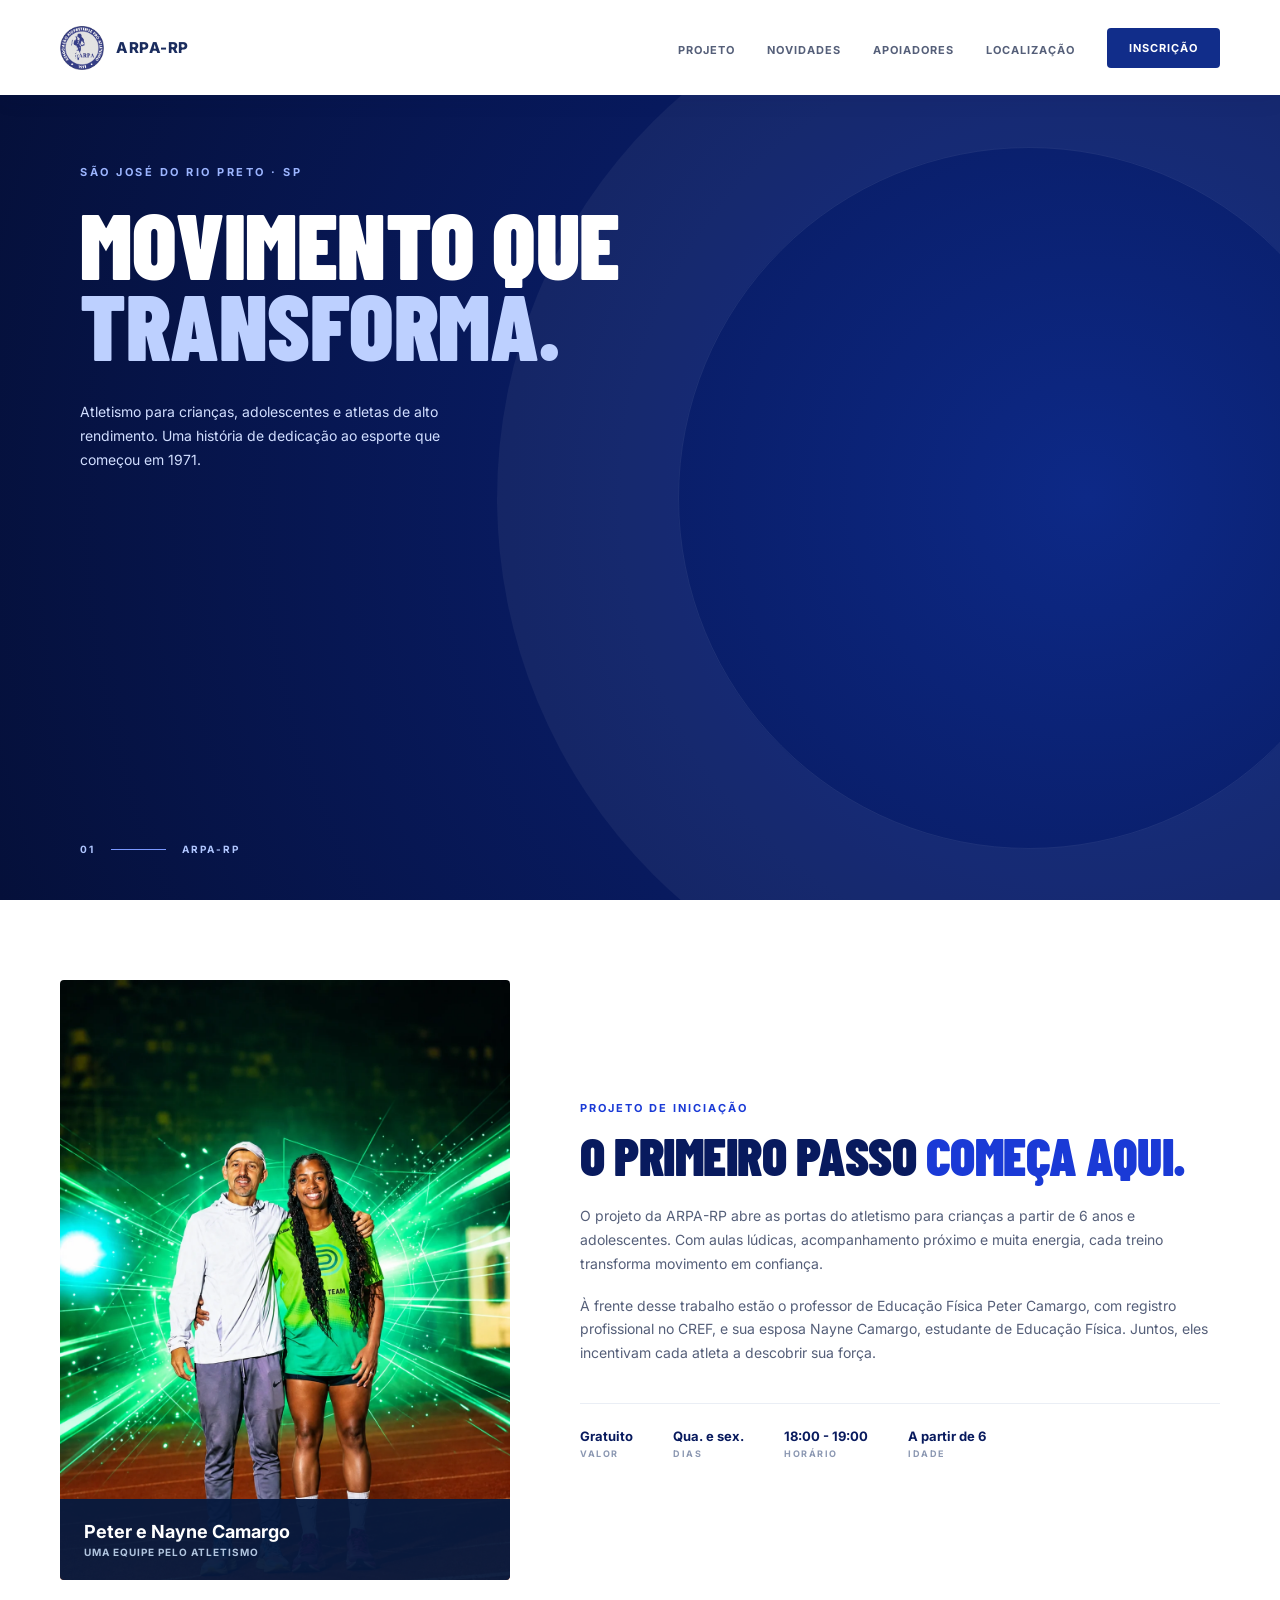
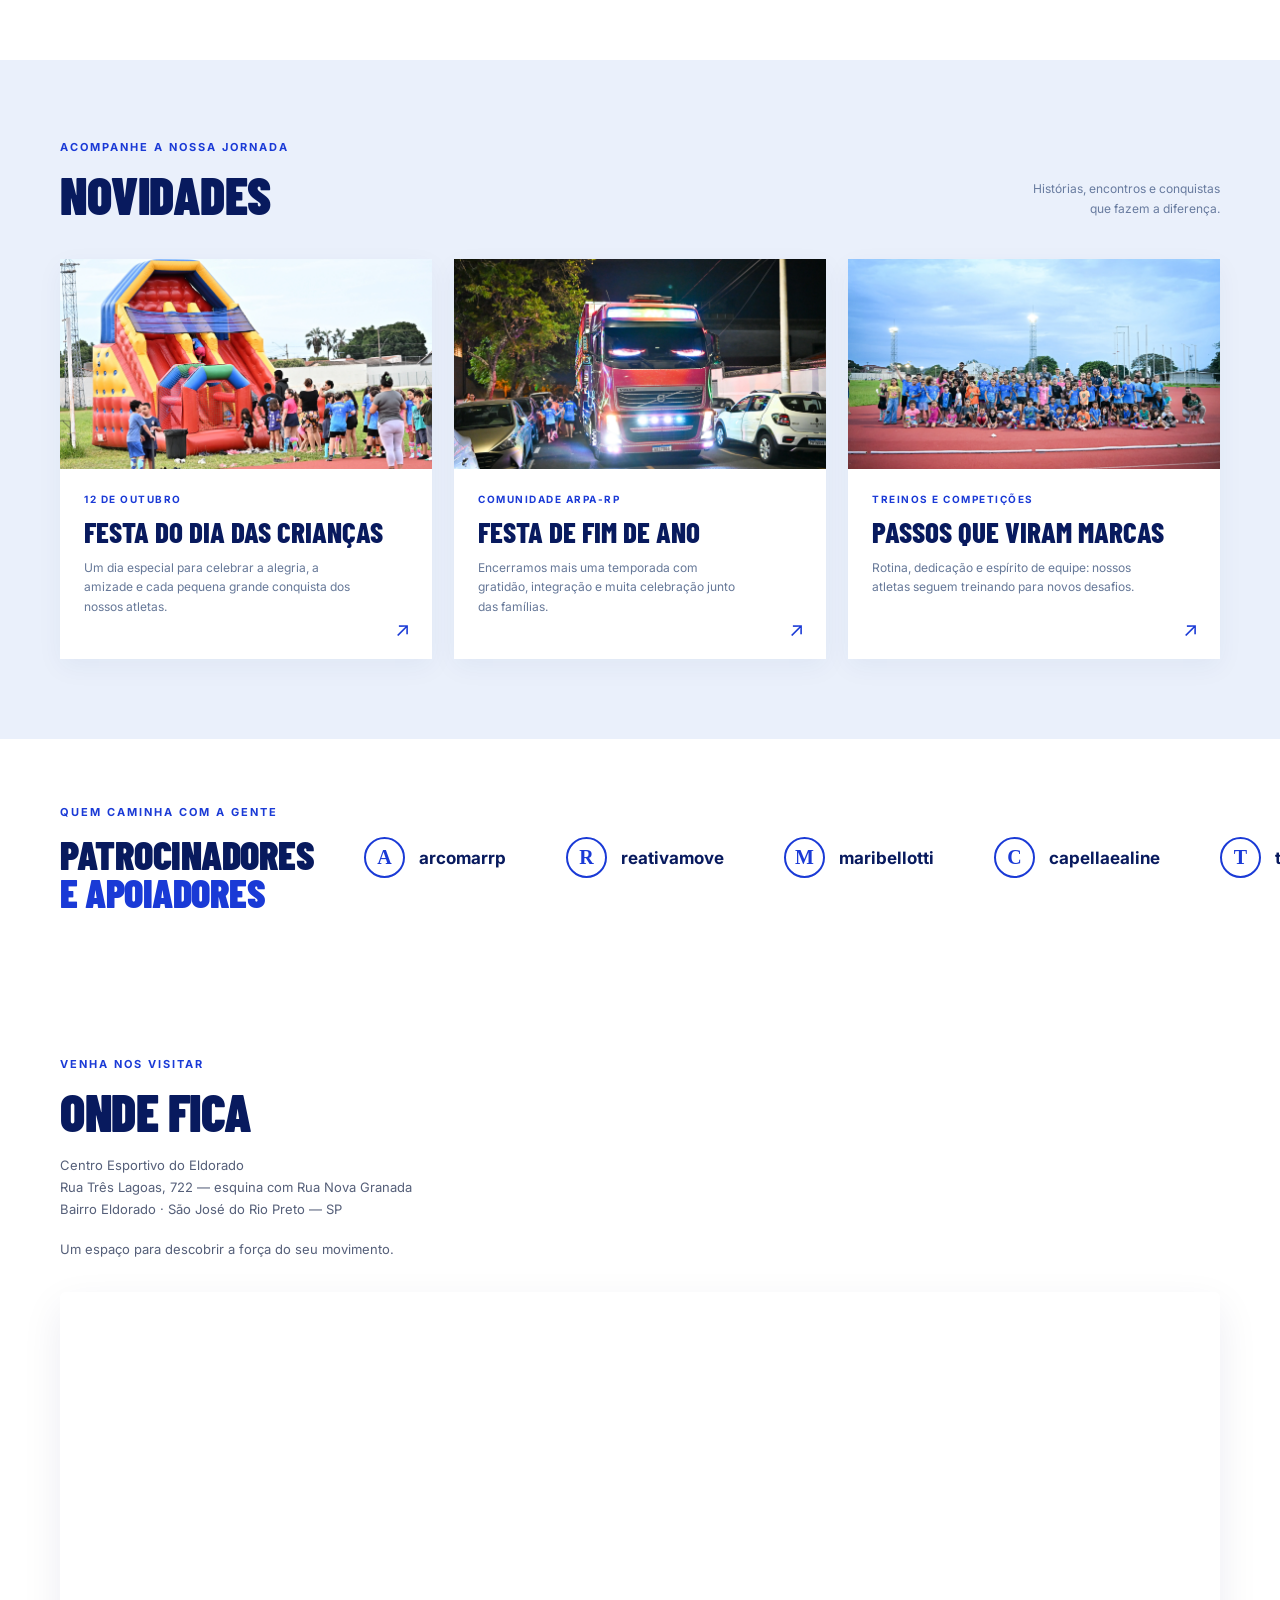
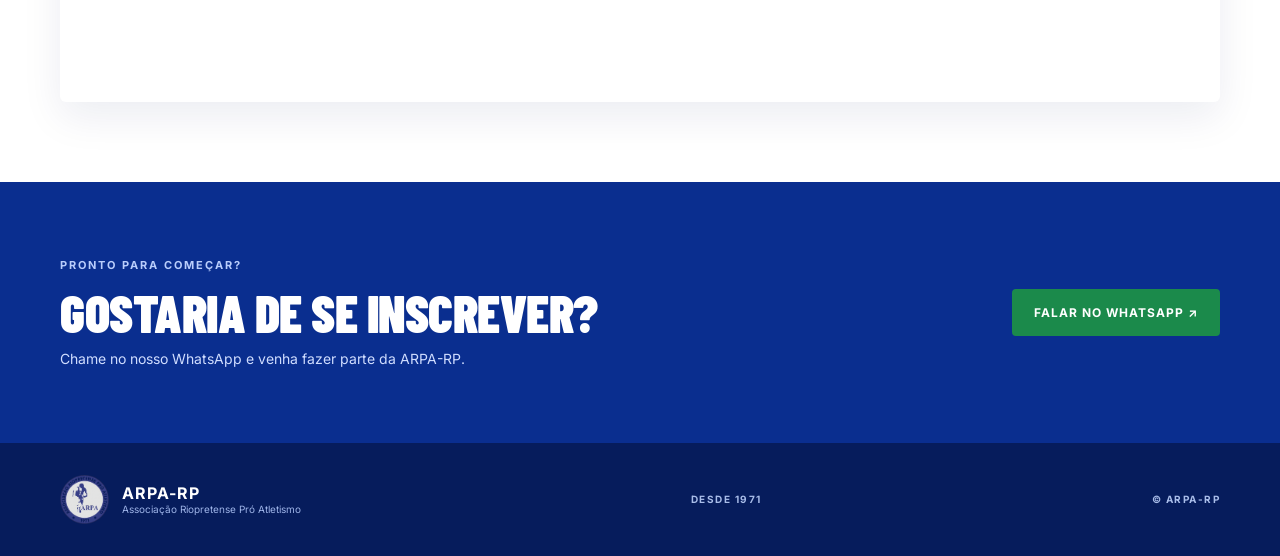
==== index.html @ c9a20d63 "remodelacao" ====
<!doctype html>
<!-- Linguagem -->
<html lang="pt-BR">
  <head>
    <!--Configurações básicas-->

    <meta charset="UTF-8" />
    <meta name="viewport" content="width=device-width, initial-scale=1.0" />

    <!-- Titulo e Descrição SEO -->
    <title>ARPA-RP | Associação Riopretense Pró Atletismo</title>
    <meta
      name="description"
      content="Conheça a ARPA-RP, Associação Riopretense Pró Atletismo. 
    Acompanhe nossos projetos, novidades e iniciativas de incentivo ao atletismo em Rio Preto."
    />
    <link rel="icon" type="image/webp" href="img/logo_sem_fundo.webp" />
    <link rel="stylesheet" href="style.css" />
  </head>
  <body>
    <!-- Inicio do Header-->
    <header class="header">
      <a class="logoimg" href="#inicio">
        <img class="logo" alt="Logo ARPA-RP" src="img/logo_sem_fundo.webp" />
        <span>ARPA-RP</span>
      </a>

      <!-- Menu: cada link aponta para o id de uma seção da página -->
      <nav>
        <ul class="sub-items">
          <li><a href="#projeto">PROJETO</a></li>
          <li><a href="#novidades">NOVIDADES</a></li>
          <li><a href="#patrocinadores">APOIADORES</a></li>
          <li><a href="#mapa">LOCALIZAÇÃO</a></li>
          <li><a href="#inscricao" class="button">INSCRIÇÃO</a></li>
        </ul>
      </nav>
    </header>
    <!-- fim do Header-->

    <!-- inicio seção principal -->
    <section class="container" id="inicio">
      <div class="hero-content">
        <p class="localizacao">SÃO JOSÉ DO RIO PRETO · SP</p>

        <h1>MOVIMENTO QUE<br /><span class="destaque-claro">TRANSFORMA.</span></h1>

        <p class="descricao">
          Atletismo para crianças, adolescentes e atletas de alto rendimento.
          Uma história de dedicação ao esporte que começou em 1971.
        </p>

        <div class="hero-rodape">
          <span>01</span>
          <span class="linha"></span>
          <span>ARPA-RP</span>
        </div>
      </div>
    </section>
    <!-- fim seção principal -->

    <!-- segunda seção professor -->
    <section class="secao-professor" id="projeto">
      <div class="professor-wrapper">
        
        <!-- Coluna da Esquerda: Foto + Faixa Azul Flutuante -->
        <div class="container-professor">
          <img class="imagem-professor" alt="Professor de Atletismo Peter e Nayne Camargo" src="img/professores.webp">
          
          <div class="faixa-azul">
            <h3>Peter e Nayne Camargo</h3>
            <p>UMA EQUIPE PELO ATLETISMO</p>
          </div>
        </div>

        <!-- Coluna da Direita: Textos explicativos e detalhes -->
        <div class="professor-conteudo">
          <p class="subtitulo-iniciacao">PROJETO DE INICIAÇÃO</p>
          <h2>O PRIMEIRO PASSO <span class="destaque">COMEÇA AQUI.</span></h2>
          <p class="texto-principal">
            O projeto da ARPA-RP abre as portas do atletismo para crianças a partir de 6 anos e adolescentes. Com aulas lúdicas, acompanhamento próximo e muita energia, cada treino transforma movimento em confiança.
          </p>
          <p class="texto-secundario">
            À frente desse trabalho estão o professor de Educação Física Peter Camargo, com registro profissional no CREF, e sua esposa Nayne Camargo, estudante de Educação Física. Juntos, eles incentivam cada atleta a descobrir sua força.
          </p>

          <!-- Rodapé de informações (Gratuito, Dias, Horário, Idade) -->
          <div class="info-grid">
            <div class="info-item">
              <span class="info-valor">Gratuito</span>
              <span class="info-rotulo">VALOR</span>
            </div>
            <div class="info-item">
              <span class="info-valor">Qua. e sex.</span>
              <span class="info-rotulo">DIAS</span>
            </div>
            <div class="info-item">
              <span class="info-valor">18:00 - 19:00</span>
              <span class="info-rotulo">HORÁRIO</span>
            </div>
            <div class="info-item">
              <span class="info-valor">A partir de 6</span>
              <span class="info-rotulo">IDADE</span>
            </div>
          </div>
        </div>

      </div>
    </section>
    <!-- fim seção professor -->

    <!-- inicio seção novidades -->
    <section class="secao-novidades" id="novidades">
      <div class="conteudo-central">
        <div class="titulo-novidades">
          <div>
            <p class="subtitulo-secao">ACOMPANHE A NOSSA JORNADA</p>
            <h2 class="titulo-secao">NOVIDADES</h2>
          </div>
          <p class="nota-novidades">Histórias, encontros e conquistas<br />que fazem a diferença.</p>
        </div>

        <div class="grade-novidades">
          <article class="card-novidade">
            <div class="card-imagem">
              <img src="img/brinquedo.webp" alt="Crianças brincando em um tobogã inflável na pista de atletismo" loading="lazy" />
            </div>
            <div class="card-texto">
              <p class="card-etiqueta">12 DE OUTUBRO</p>
              <h3>Festa do Dia das Crianças</h3>
              <p class="card-descricao">Um dia especial para celebrar a alegria, a amizade e cada pequena grande conquista dos nossos atletas.</p>
              <a class="card-seta" href="#inscricao" aria-label="Quero participar da ARPA-RP">↗</a>
            </div>
          </article>
          <article class="card-novidade">
            <div class="card-imagem">
              <img src="img/carreta.webp" alt="Carreta iluminada chegando à festa da ARPA-RP à noite" loading="lazy" />
            </div>
            <div class="card-texto">
              <p class="card-etiqueta">COMUNIDADE ARPA-RP</p>
              <h3>Festa de fim de ano</h3>
              <p class="card-descricao">Encerramos mais uma temporada com gratidão, integração e muita celebração junto das famílias.</p>
              <a class="card-seta" href="#inscricao" aria-label="Quero participar da ARPA-RP">↗</a>
            </div>
          </article>
          <article class="card-novidade">
            <div class="card-imagem">
              <img src="img/criancas.webp" alt="Grupo de crianças e adolescentes da ARPA-RP reunidos na pista de atletismo" loading="lazy" />
            </div>
            <div class="card-texto">
              <p class="card-etiqueta">TREINOS E COMPETIÇÕES</p>
              <h3>Passos que viram marcas</h3>
              <p class="card-descricao">Rotina, dedicação e espírito de equipe: nossos atletas seguem treinando para novos desafios.</p>
              <a class="card-seta" href="#inscricao" aria-label="Quero participar da ARPA-RP">↗</a>
            </div>
          </article>
        </div>
      </div>
    </section>
    <!-- fim seção novidades -->

    <!-- inicio seção patrocinadores -->
    <section class="secao-apoiadores" id="patrocinadores">
      <div class="titulo-apoiadores">
        <p class="subtitulo-secao">QUEM CAMINHA COM A GENTE</p>
        <h2 class="titulo-secao">PATROCINADORES <span class="destaque">E APOIADORES</span></h2>
      </div>

      <!-- A lista aparece duas vezes: ao andar 50%, a segunda cópia ocupa o lugar da primeira -->
      <div class="faixa">
        <div class="faixa-trilho">
          <div class="faixa-grupo">
            <div class="apoiador"><span class="apoiador-letra">A</span>arcomarrp</div>
            <div class="apoiador"><span class="apoiador-letra">R</span>reativamove</div>
            <div class="apoiador"><span class="apoiador-letra">M</span>maribellotti</div>
            <div class="apoiador"><span class="apoiador-letra">C</span>capellaealine</div>
            <div class="apoiador"><span class="apoiador-letra">T</span>techmess_rp</div>
            <div class="apoiador"><span class="apoiador-letra">N</span>neusa.massoterapeuta</div>
            <div class="apoiador"><span class="apoiador-letra">S</span>suco_sabor_saude</div>
            <div class="apoiador"><span class="apoiador-letra">I</span>institutogiulianofverdi</div>
            <div class="apoiador"><span class="apoiador-letra">M</span>matheuslolii</div>
            <div class="apoiador"><span class="apoiador-letra">G</span>grupomacali</div>
          </div>
          <div class="faixa-grupo" aria-hidden="true">
            <div class="apoiador"><span class="apoiador-letra">A</span>arcomarrp</div>
            <div class="apoiador"><span class="apoiador-letra">R</span>reativamove</div>
            <div class="apoiador"><span class="apoiador-letra">M</span>maribellotti</div>
            <div class="apoiador"><span class="apoiador-letra">C</span>capellaealine</div>
            <div class="apoiador"><span class="apoiador-letra">T</span>techmess_rp</div>
            <div class="apoiador"><span class="apoiador-letra">N</span>neusa.massoterapeuta</div>
            <div class="apoiador"><span class="apoiador-letra">S</span>suco_sabor_saude</div>
            <div class="apoiador"><span class="apoiador-letra">I</span>institutogiulianofverdi</div>
            <div class="apoiador"><span class="apoiador-letra">M</span>matheuslolii</div>
            <div class="apoiador"><span class="apoiador-letra">G</span>grupomacali</div>
          </div>
        </div>
      </div>
    </section>
    <!-- fim seção patrocinadores -->

    <!-- inicio seção mapa -->
    <section class="secao-mapa" id="mapa">
      <div class="conteudo-central">
        <p class="subtitulo-secao">VENHA NOS VISITAR</p>
        <h2 class="titulo-secao">ONDE FICA</h2>
        <p class="endereco">
          Centro Esportivo do Eldorado<br />
          Rua Três Lagoas, 722 — esquina com Rua Nova Granada<br />
          Bairro Eldorado · São José do Rio Preto — SP
        </p>
        <p class="endereco">Um espaço para descobrir a força do seu movimento.</p>
        <div class="moldura-mapa">
          <iframe src="https://www.google.com/maps/embed?pb=!1m18!1m12!1m3!1d953.5751790756021!2d-49.39943237824885!3d-20.785696097615784!2m3!1f0!2f0!3f0!3m2!1i1024!2i768!4f13.1!3m3!1m2!1s0x94bdadb3f06dd481%3A0x26c5be72dbd60315!2sARPA%20-%20Associa%C3%A7%C3%A3o%20Riopretense%20Pr%C3%B3%20Atletismo%20Cbat!5e1!3m2!1spt-BR!2sbr!4v1793878422348!5m2!1spt-BR!2sbr" title="Mapa do Centro Esportivo do Eldorado" allowfullscreen="" loading="lazy" referrerpolicy="strict-origin-when-cross-origin"></iframe>
        </div>
      </div>
    </section>
    <!-- fim seção mapa -->

    <!-- inicio seção inscrição -->
    <section class="secao-inscricao" id="inscricao">
      <div class="conteudo-central inscricao-conteudo">
        <div>
          <p class="subtitulo-secao subtitulo-claro">PRONTO PARA COMEÇAR?</p>
          <h2 class="titulo-secao">GOSTARIA DE SE INSCREVER?</h2>
          <p class="inscricao-texto">Chame no nosso WhatsApp e venha fazer parte da ARPA-RP.</p>
        </div>
        <a class="botao-whatsapp" href="https://wa.me/5517996532933?text=Quero%20me%20inscrever" target="_blank" rel="noopener">FALAR NO WHATSAPP ↗</a>
      </div>
    </section>
    <!-- fim seção inscrição -->

    <!-- inicio rodapé -->
    <footer class="rodape">
      <div class="conteudo-central rodape-conteudo">
        <div class="rodape-marca">
          <img src="img/logo_sem_fundo.webp" alt="Logo ARPA-RP" loading="lazy" />
          <div>
            <strong>ARPA-RP</strong>
            <span>Associação Riopretense Pró Atletismo</span>
          </div>
        </div>
        <p class="rodape-info">DESDE 1971</p>
        <p class="rodape-info">© ARPA-RP</p>
      </div>
    </footer>
    <!-- fim rodapé -->
  </body>
</html>
---- style.css ----
/* Importando as fontes do Google Fonts: 'Barlow Condensed' para o título principal e 'Inter' para o restante dos textos */
@import url('https://fonts.googleapis.com/css2?family=Barlow+Condensed:wght@800;900&family=Inter:wght@400;500;600;700&display=swap');

/* Reset global: remove margens e preenchimentos padrão do navegador e garante que bordas/paddings não aumentem o tamanho final do elemento */
* {
    margin: 0;
    padding: 0;
    box-sizing: border-box;
}

/* Rolagem suave ao clicar no menu. O scroll-padding-top desconta a altura do cabeçalho fixo, para ele não cobrir o título da seção */
html {
    scroll-behavior: smooth;
    scroll-padding-top: 95px;
}

/* Configurações base do corpo da página: define a fonte padrão, fundo branco e a cor principal do texto */
body {
    font-family: 'Inter', sans-serif;
    background: #ffffff;
    color: #242c4a;
}

/* --- CABEÇALHO --- */

/* Barra de navegação superior: largura total, altura fixa, fundo branco e alinha a logo de um lado e o menu do outro (space-between) */
.header {
    width: 100%;
    height: 95px;
    background: #ffffff;
    display: flex;
    align-items: center;
    justify-content: space-between;
    padding: 0 max(40px, calc((100% - 1160px) / 2));
    /* Mantém o cabeçalho visível no topo durante a rolagem */
    position: sticky;
    top: 0;
    z-index: 10;
    box-shadow: 0 4px 22px rgba(6, 28, 92, 0.07);
}

/* --- LOGO --- */

/* Container da logo: agrupa a imagem e o texto lateral, centralizando-os verticalmente com um pequeno espaçamento */
.logoimg {
    display: flex;
    align-items: center;
    gap: 12px;
    text-decoration: none;
}

/* Define dimensões fixas para a imagem da logo, evitando distorções */
.logo {
    width: 44px;
    height: 44px;
    object-fit: contain;
}

/* Estilo do texto da logo: define cor azul escura e deixa em negrito */
.logoimg span {
    color: #1a2c5e;
    font-size: 15px;
    font-weight: 800;
    letter-spacing: 0.5px;
}

/* --- MENU DE NAVEGAÇÃO --- */

/* Container dos links do menu e do botão: alinha horizontalmente com espaçamento regular entre eles */
.sub-items {
    display: flex;
    align-items: center;
    gap: 32px;
}

/* Remove a marcação padrão de lista dos links de navegação */
.sub-items li {
    list-style: none;
}

/* Estilos dos links do menu: fonte menor, cor acinzentada, espaçamento entre letras e transição de cor suave */
.sub-items a {
    text-decoration: none;
    font-size: 11px;
    font-weight: 700;
    color: #555f79;
    letter-spacing: 1px;
    transition: color 0.2s ease;
}

/* Muda a cor do link para azul vibrante quando o mouse passa por cima */
.sub-items a:hover {
    color: #1a3ad6;
}

/* --- BOTÃO DE INSCRIÇÃO --- */

/* Destaca o botão: define cor de fundo azul, texto branco, espaçamentos internos (padding), bordas arredondadas e remove bordas padrão */
.button {
    display: inline-block;
    background: #112d8a;
    color: #ffffff !important;
    padding: 13px 22px;
    border-radius: 4px;
    font-size: 11px;
    font-weight: 700;
    letter-spacing: 1px;
    text-decoration: none;
    border: none;
    cursor: pointer;
    transition: background 0.2s ease;
}

/* Clareia um pouco o fundo do botão ao passar o mouse */
.button:hover {
    background: #1a3ad6;
}

/* --- BANNER PRINCIPAL AZUL --- */

/* Área principal: ocupa o restante da altura da tela, aplica um gradiente azul bem escuro (navy) e corta elementos que vazarem */
.container {
    width: 100%;
    min-height: calc(100vh - 95px);
    background: radial-gradient(circle at 85% 50%, #0d2987 0%, #081a5e 50%, #05103a 100%);
    color: #ffffff;
    position: relative;
    overflow: hidden;
}

/* EFEITO DE CÍRCULOS CONCÊNTRICOS NO FUNDO (DIREITA) */
/* Usa um pseudo-elemento (::after) para desenhar linhas finas (1px) criando os aros do lado direito */
.container::after {
    content: "";
    position: absolute;
    right: -100px;
    top: 50%;
    transform: translateY(-50%);
    width: 700px;
    height: 700px;
    /* Primeira linha fina do círculo interno */
    border: 1px solid rgba(255, 255, 255, 0.08);
    border-radius: 50%;
    /* Segunda linha fina externa feita com box-shadow de 1px de espessura (180 transparente + 181 com cor) */
    box-shadow: 
        0 0 0 180px transparent, 
        0 0 0 181px rgba(255, 255, 255, 0.05);
    pointer-events: none; /* Garante que o efeito de fundo não bloqueie cliques no texto */
}

/* --- CONTEÚDO DENTRO DO BANNER --- */

/* Organiza os textos dentro do banner: centraliza com limite máximo de largura, organiza em coluna e joga elementos pra cima (z-index) */
.hero-content {
    max-width: 1160px;
    min-height: calc(100vh - 95px);
    margin: 0 auto;
    padding: 70px 20px 45px;
    display: flex;
    flex-direction: column;
    position: relative;
    z-index: 2;
}

/* --- TEXTOS E ELEMENTOS DO BANNER --- */

/* Subtítulo de localização: texto pequeno, espaçado e em tom azul claro */
.localizacao {
    font-size: 11px;
    font-weight: 700;
    letter-spacing: 2.5px;
    color: #9cb5ff;
    margin-bottom: 24px;
}

/* Título principal gigante: usa a fonte Condensed, altura de linha reduzida (junta as linhas) e letras grandes */
.hero-content h1 {
    font-family: 'Barlow Condensed', sans-serif;
    font-size: 92px;
    font-weight: 900;
    line-height: 0.88;
    letter-spacing: -0.5px;
    margin-bottom: 35px;
    color: #ffffff;
}

/* Parágrafo de descrição: limita a largura máxima (380px) para não atravessar toda a tela, com bom espaçamento entre as linhas */
.descricao {
    max-width: 380px;
    font-size: 14px;
    line-height: 1.7;
    font-weight: 400;
    color: #d1deff;
}

/* Segunda linha do título principal em azul claro */
.destaque-claro {
    color: #bdd0ff;
}

/* Rodapé decorativo no canto inferior esquerdo. O "margin-top: auto" empurra essa parte para o final do espaço disponível */
.hero-rodape {
    display: flex;
    align-items: center;
    gap: 16px;
    margin-top: auto;
    color: #b0c6ff;
    font-size: 10px;
    font-weight: 700;
    letter-spacing: 2px;
}

/* Traço horizontal utilizado no rodapé do banner */
.linha {
    width: 55px;
    height: 1px;
    background: #7a98ff;
}
/* --- SEGUNDA SEÇÃO: PROFESSORES --- */

.secao-professor {
    width: 100%;
    background: #ffffff;
    padding: 80px 20px;
}

/* Container que centraliza e coloca a foto e o texto lado a lado */
.professor-wrapper {
    max-width: 1160px;
    margin: 0 auto;
    display: flex;
    align-items: center;
    gap: 70px;
}

/* Lado esquerdo: Container da imagem e faixa */
.container-professor {
    position: relative;
    width: 100%;
    max-width: 450px;
    border-radius: 4px;
    overflow: hidden;
    flex-shrink: 0;
}

/* Imagem dos professores */
.imagem-professor {
    width: 100%;
    height: auto;
    display: block;
    object-fit: cover;
}

/* Faixa azul flutuante sobre a imagem */
.faixa-azul {
    position: absolute;
    bottom: 0;
    left: 0;
    width: 100%;
    background-color: rgba(6, 26, 63, 0.95);
    padding: 22px 24px;
    box-sizing: border-box;
}

.faixa-azul h3 {
    color: #ffffff;
    font-size: 18px;
    margin: 0 0 4px 0;
    font-weight: 700;
}

.faixa-azul p {
    color: #b0c4de;
    font-size: 10px;
    margin: 0;
    font-weight: 700;
    letter-spacing: 1px;
    text-transform: uppercase;
}

/* Lado direito: Textos descritivos */
.professor-conteudo {
    display: flex;
    flex-direction: column;
    min-width: 0; /* deixa o texto encolher em vez de passar da tela */
}

.subtitulo-iniciacao {
    font-size: 11px;
    font-weight: 700;
    letter-spacing: 2px;
    color: #1a3ad6;
    margin-bottom: 16px;
}

.professor-conteudo h2 {
    font-family: 'Barlow Condensed', sans-serif;
    font-size: 52px;
    font-weight: 900;
    line-height: 0.95;
    color: #081a5e;
    margin-bottom: 24px;
    letter-spacing: -0.5px;
}

/* Parte do título em azul vibrante */
.destaque {
    color: #1a3ad6;
}

.texto-principal, .texto-secundario {
    font-size: 14px;
    line-height: 1.7;
    color: #555f79;
    margin-bottom: 18px;
}

/* Grid de informações na parte inferior (Gratuito, Dias, Horário, Idade) */
.info-grid {
    display: flex;
    flex-wrap: wrap; /* os itens descem de linha se faltar espaço */
    gap: 24px 40px;
    margin-top: 20px;
    border-top: 1px solid #eaeef5;
    padding-top: 24px;
}

.info-item {
    display: flex;
    flex-direction: column;
    gap: 4px;
}

.info-valor {
    font-size: 13px;
    font-weight: 700;
    color: #081a5e;
}

.info-rotulo {
    font-size: 9px;
    font-weight: 700;
    letter-spacing: 1.5px;
    color: #8c98b2;
}

/* --- ESTILOS REAPROVEITADOS NAS NOVAS SEÇÕES --- */

/* Centraliza o conteúdo e limita a largura, igual às seções anteriores */
.conteudo-central {
    width: min(1160px, calc(100% - 40px));
    margin: 0 auto;
}

/* Texto pequeno acima dos títulos */
.subtitulo-secao {
    font-size: 11px;
    font-weight: 700;
    letter-spacing: 2px;
    color: #1a3ad6;
    margin-bottom: 16px;
}

/* Títulos grandes das seções */
.titulo-secao {
    font-family: 'Barlow Condensed', sans-serif;
    font-size: 52px;
    font-weight: 900;
    line-height: 0.95;
    letter-spacing: -0.5px;
    color: #081a5e;
}

/* --- SEÇÃO NOVIDADES --- */

.secao-novidades {
    background: #eaf0fb;
    padding: 80px 0;
}

/* Título à esquerda e frase à direita, alinhados pela base */
.titulo-novidades {
    display: flex;
    justify-content: space-between;
    align-items: flex-end;
    gap: 24px;
    margin-bottom: 40px;
}

.nota-novidades {
    font-size: 12px;
    line-height: 1.7;
    color: #687b9f;
    text-align: right;
}

/* Grid: três colunas de mesma largura para os cards */
.grade-novidades {
    display: grid;
    grid-template-columns: repeat(3, 1fr);
    gap: 22px;
}

/* Card sobe um pouco quando o mouse passa por cima */
.card-novidade {
    background: #ffffff;
    box-shadow: 0 8px 25px rgba(25, 60, 125, 0.05);
    transition: transform 0.3s ease, box-shadow 0.3s ease;
}

.card-novidade:hover {
    transform: translateY(-7px);
    box-shadow: 0 15px 35px rgba(25, 60, 125, 0.12);
}

/* overflow: hidden corta a imagem quando ela aumenta no hover */
.card-imagem {
    aspect-ratio: 16 / 9;
    overflow: hidden;
}

/* object-fit: cover preenche o espaço sem distorcer a foto */
.card-imagem img {
    width: 100%;
    height: 100%;
    display: block;
    object-fit: cover;
    transition: transform 0.45s ease;
}

.card-novidade:hover .card-imagem img {
    transform: scale(1.04);
}

/* position: relative serve de referência para a seta do canto */
.card-texto {
    position: relative;
    min-height: 190px;
    padding: 24px 24px 28px;
}

.card-etiqueta {
    font-size: 10px;
    font-weight: 700;
    letter-spacing: 1.5px;
    color: #1a3ad6;
    margin-bottom: 12px;
}

.card-texto h3 {
    font-family: 'Barlow Condensed', sans-serif;
    font-size: 29px;
    font-weight: 800;
    line-height: 1;
    text-transform: uppercase;
    color: #081a5e;
    margin-bottom: 12px;
}

.card-descricao {
    max-width: 270px;
    font-size: 12px;
    line-height: 1.65;
    color: #667898;
}

.card-seta {
    position: absolute;
    right: 22px;
    bottom: 18px;
    font-size: 20px;
    color: #1a3ad6;
    text-decoration: none;
    transition: transform 0.2s ease;
}

.card-novidade:hover .card-seta {
    transform: translate(3px, -3px);
}

/* --- SEÇÃO PATROCINADORES --- */

/* Duas colunas: título à esquerda e faixa animada à direita */
.secao-apoiadores {
    display: grid;
    /* auto: a primeira coluna tem o tamanho do título; minmax(0, 1fr): a faixa fica com o resto sem empurrar a página */
    grid-template-columns: auto minmax(0, 1fr);
    align-items: center;
    gap: 50px;
    padding: 66px 0;
    background: #ffffff;
    overflow: hidden;
}

.titulo-apoiadores {
    margin-left: max(20px, calc((100vw - 1160px) / 2));
}

.titulo-apoiadores .titulo-secao {
    font-size: 40px;
}

/* Mantém "E APOIADORES" sempre na segunda linha */
.titulo-apoiadores .destaque {
    display: block;
}

/* A faixa esconde o que passa das bordas */
.faixa {
    overflow: hidden;
}

/* max-content deixa o trilho do tamanho das duas listas juntas */
.faixa-trilho {
    display: flex;
    width: max-content;
    animation: rolar 30s linear infinite;
}

/* Pausa a animação quando o mouse está sobre a faixa */
.faixa:hover .faixa-trilho {
    animation-play-state: paused;
}

.faixa-grupo {
    display: flex;
}

/* padding em vez de gap: assim as duas listas têm exatamente a mesma largura e os 50% não dão salto */
.apoiador {
    display: flex;
    align-items: center;
    gap: 14px;
    padding-right: 60px;
    font-size: 17px;
    font-weight: 700;
    color: #081a5e;
    white-space: nowrap;
}

/* Círculo com a inicial do apoiador */
.apoiador-letra {
    width: 41px;
    height: 41px;
    display: flex;
    align-items: center;
    justify-content: center;
    flex-shrink: 0;
    border: 2px solid #1a3ad6;
    border-radius: 50%;
    font-family: Georgia, serif;
    font-size: 20px;
    color: #1a3ad6;
}

/* A faixa anda metade do trilho, ou seja, exatamente uma lista, e recomeça */
@keyframes rolar {
    from {
        transform: translateX(0);
    }
    to {
        transform: translateX(-50%);
    }
}

/* --- SEÇÃO MAPA --- */

.secao-mapa {
    background: #ffffff;
    padding: 80px 0;
}

.endereco {
    font-size: 13px;
    line-height: 1.7;
    color: #555f79;
    margin-top: 18px;
}

.moldura-mapa {
    height: 410px;
    margin-top: 32px;
    border-radius: 6px;
    overflow: hidden;
    box-shadow: 0 15px 40px rgba(6, 28, 92, 0.08);
}

/* O mapa acompanha o tamanho da moldura em qualquer tela */
.moldura-mapa iframe {
    display: block;
    width: 100%;
    height: 100%;
    border: 0;
}

/* --- SEÇÃO INSCRIÇÃO --- */

.secao-inscricao {
    background: #0a2e8f;
    padding: 76px 0;
}

.inscricao-conteudo {
    display: flex;
    align-items: center;
    justify-content: space-between;
    gap: 30px;
}

.subtitulo-claro {
    color: #b9cdfc;
}

.secao-inscricao .titulo-secao {
    color: #ffffff;
    margin-bottom: 12px;
}

.inscricao-texto {
    font-size: 14px;
    color: #d0ddff;
}

/* Botão verde do WhatsApp */
.botao-whatsapp {
    flex-shrink: 0;
    padding: 16px 22px;
    border-radius: 4px;
    background: #1b8a4b;
    color: #ffffff;
    font-size: 12px;
    font-weight: 700;
    letter-spacing: 1px;
    text-decoration: none;
    transition: transform 0.25s ease, box-shadow 0.25s ease;
}

.botao-whatsapp:hover {
    transform: translateY(-3px);
    box-shadow: 0 12px 25px rgba(6, 28, 92, 0.3);
}

/* --- RODAPÉ --- */

.rodape {
    background: #061c5c;
    color: #ffffff;
    padding: 32px 0;
}

.rodape-conteudo {
    display: flex;
    align-items: center;
    justify-content: space-between;
    gap: 24px;
}

.rodape-marca {
    display: flex;
    align-items: center;
    gap: 13px;
}

.rodape-marca img {
    width: 49px;
    height: 49px;
    object-fit: contain;
}

.rodape-marca div {
    display: flex;
    flex-direction: column;
}

.rodape-marca strong {
    font-size: 16px;
    letter-spacing: 1px;
}

.rodape-marca span {
    font-size: 10px;
    color: #9eb4e8;
}

.rodape-info {
    font-size: 10px;
    font-weight: 700;
    letter-spacing: 1.5px;
    color: #a9bde9;
}

/* --- ACESSIBILIDADE --- */

/* Para quem configurou o sistema com menos movimento: para a faixa e permite rolar para o lado */
@media (prefers-reduced-motion: reduce) {
    html {
        scroll-behavior: auto;
    }

    .faixa {
        overflow-x: auto;
    }

    .faixa-trilho {
        animation: none;
    }
}

/* --- VERSÃO PARA TABLET E CELULAR --- */

/* Estas regras só valem em telas de até 800px e sobrescrevem as anteriores */
@media (max-width: 800px) {
    /* O menu ocupa mais de uma linha, então o cabeçalho deixa de ser fixo */
    html {
        scroll-padding-top: 0;
    }

    .header {
        position: static;
        height: auto;
        flex-direction: column;
        gap: 12px;
        padding: 12px 18px 14px;
    }

    .sub-items {
        flex-wrap: wrap;
        justify-content: center;
        gap: 10px 16px;
    }

    .sub-items a {
        font-size: 10px;
    }

    /* Área de toque maior no botão */
    .sub-items a.button {
        padding: 10px 14px;
    }

    .container,
    .hero-content {
        min-height: 620px;
    }

    .hero-content {
        padding-top: 56px;
    }

    /* clamp: o título acompanha a largura da tela, entre 44px e 64px */
    .hero-content h1 {
        font-size: clamp(44px, 14vw, 64px);
    }

    .descricao {
        font-size: 15px;
    }

    /* Foto em cima e texto embaixo */
    .professor-wrapper {
        flex-direction: column;
        gap: 40px;
    }

    .secao-professor {
        padding: 56px 20px;
    }

    .professor-conteudo {
        width: 100%;
    }

    .professor-conteudo h2,
    .titulo-secao {
        font-size: 44px;
    }

    .texto-principal,
    .texto-secundario {
        font-size: 15px;
    }

    /* Informações em duas colunas */
    .info-grid {
        display: grid;
        grid-template-columns: repeat(2, 1fr);
        gap: 22px 16px;
    }

    .info-valor {
        font-size: 15px;
    }

    .info-rotulo {
        font-size: 10px;
    }

    .secao-novidades,
    .secao-mapa {
        padding: 56px 0;
    }

    .titulo-novidades {
        flex-direction: column;
        align-items: flex-start;
        gap: 12px;
        margin-bottom: 28px;
    }

    .nota-novidades {
        font-size: 14px;
        text-align: left;
    }

    /* Cards um embaixo do outro */
    .grade-novidades {
        grid-template-columns: 1fr;
    }

    .card-descricao {
        max-width: none;
        font-size: 14px;
    }

    /* Título acima da faixa */
    .secao-apoiadores {
        display: block;
        padding: 52px 0;
    }

    .titulo-apoiadores {
        margin: 0 20px 30px;
    }

    .titulo-apoiadores .titulo-secao {
        font-size: 38px;
    }

    .endereco {
        font-size: 15px;
    }

    .moldura-mapa {
        height: 330px;
    }

    .inscricao-conteudo {
        flex-direction: column;
        align-items: flex-start;
    }

    .rodape-conteudo {
        flex-wrap: wrap;
    }

    .rodape-marca span,
    .rodape-info {
        font-size: 11px;
    }
}
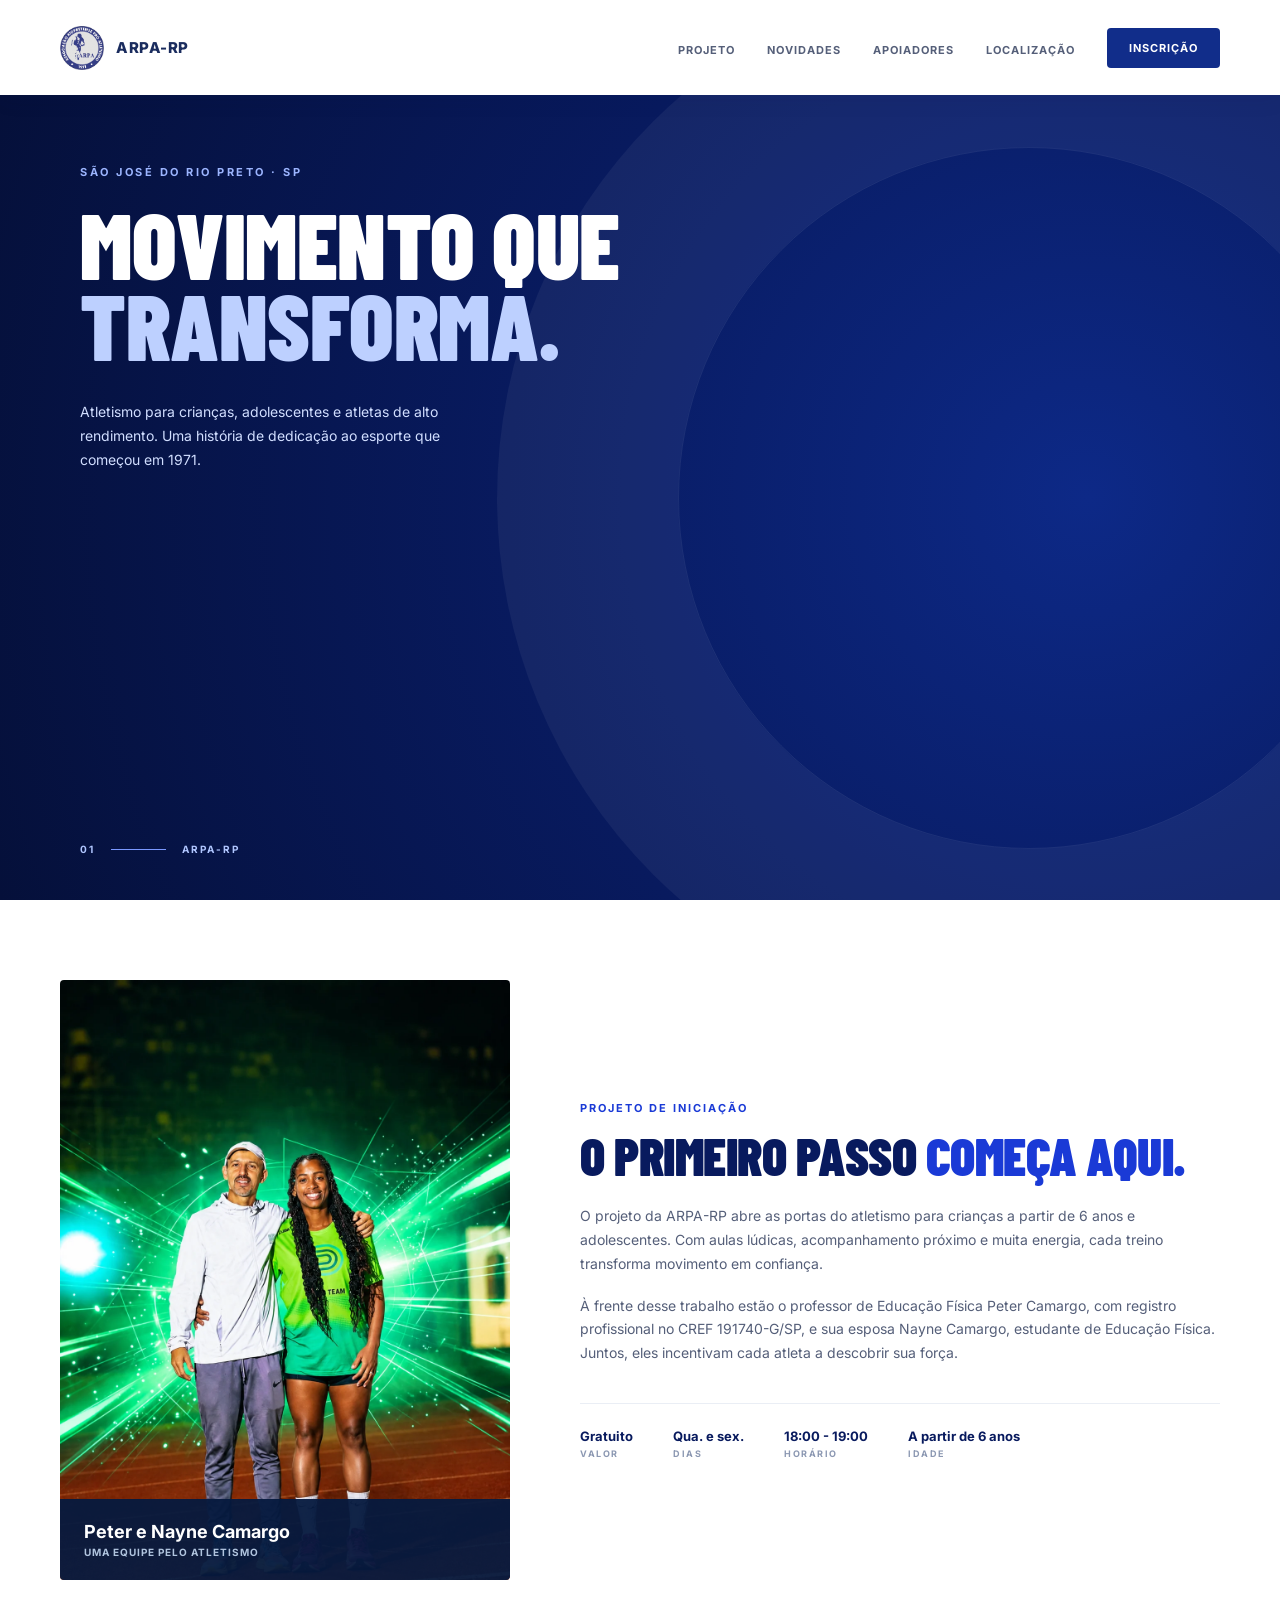
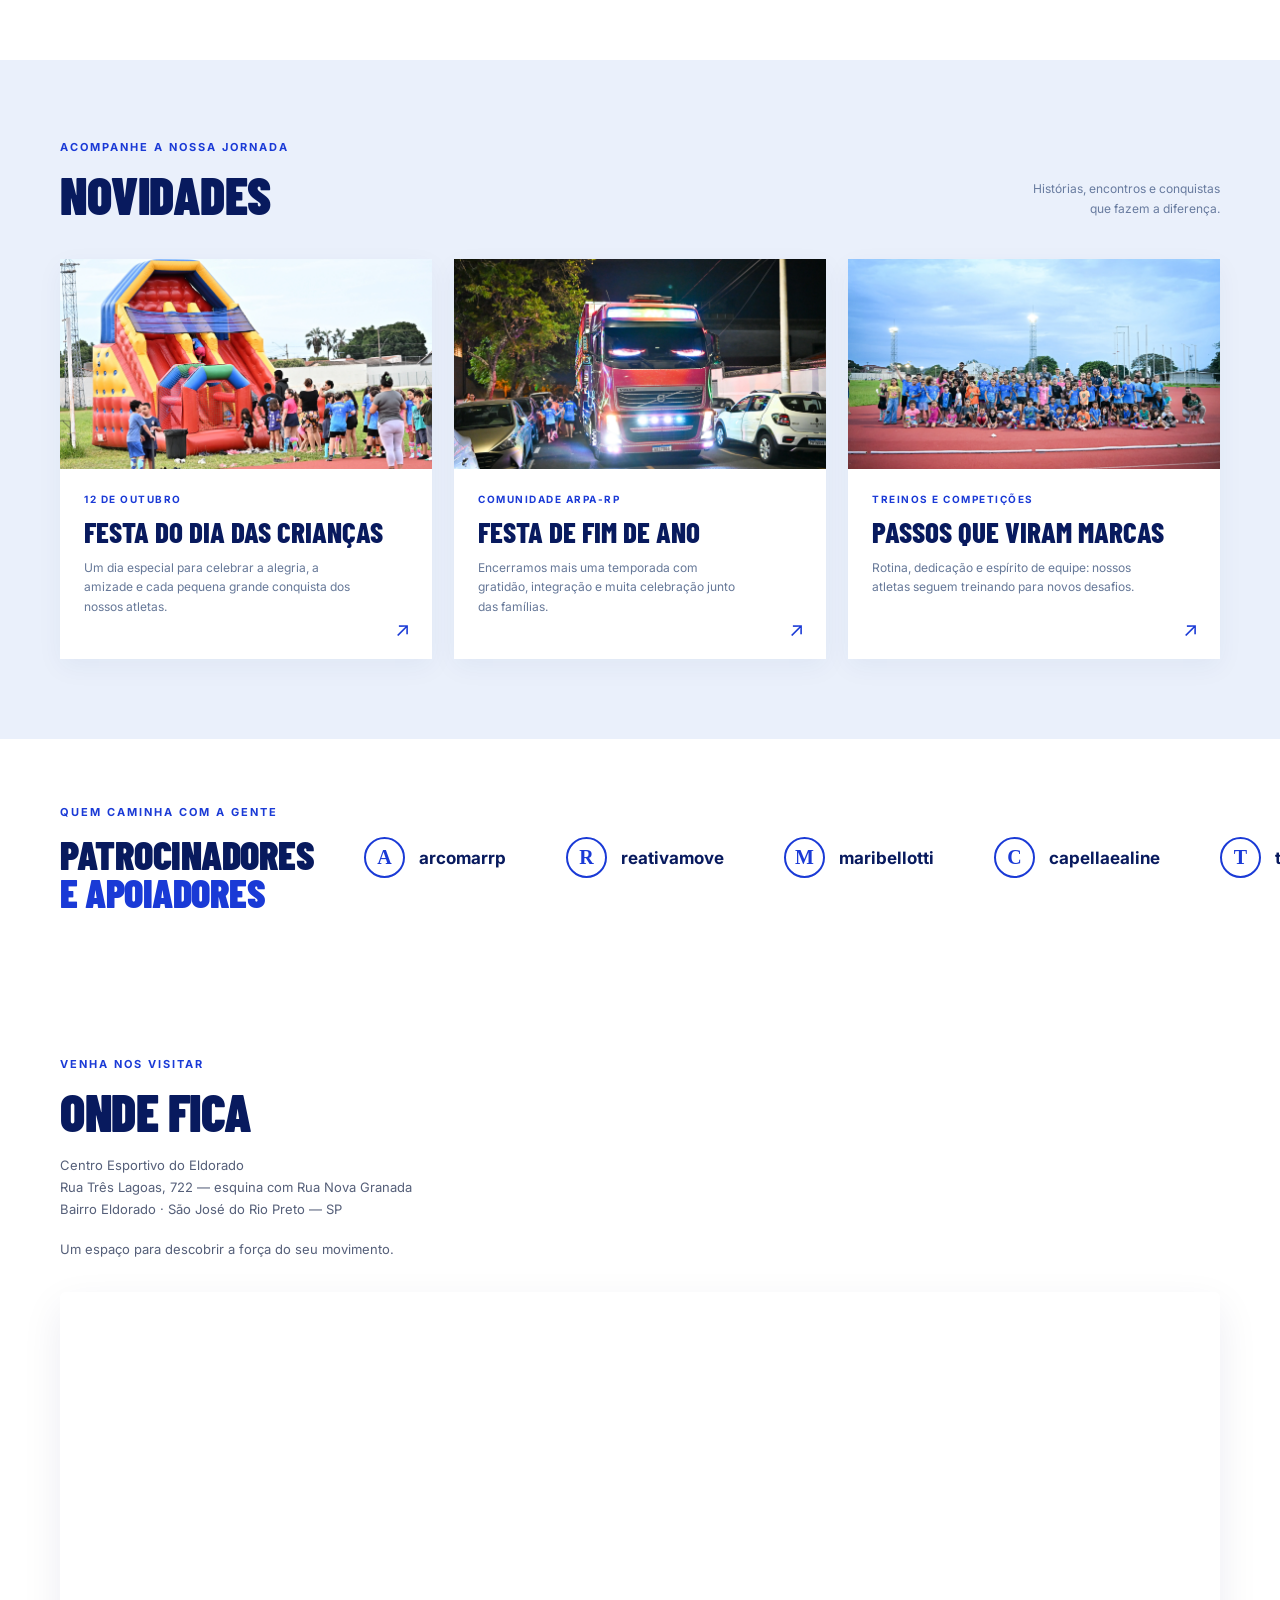
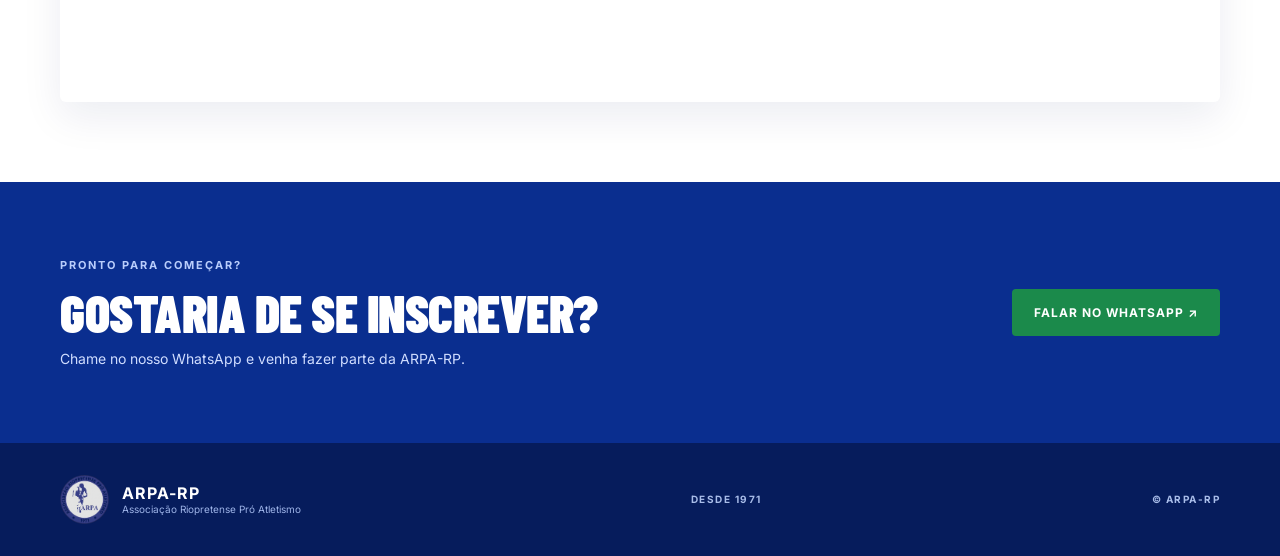
==== commit d84f7a39: "adiciona 3  paginas das novidades" ====
--- a/index.html
+++ b/index.html
@@ -81,7 +81,7 @@
             O projeto da ARPA-RP abre as portas do atletismo para crianças a partir de 6 anos e adolescentes. Com aulas lúdicas, acompanhamento próximo e muita energia, cada treino transforma movimento em confiança.
           </p>
           <p class="texto-secundario">
-            À frente desse trabalho estão o professor de Educação Física Peter Camargo, com registro profissional no CREF, e sua esposa Nayne Camargo, estudante de Educação Física. Juntos, eles incentivam cada atleta a descobrir sua força.
+            À frente desse trabalho estão o professor de Educação Física Peter Camargo, com registro profissional no CREF 191740-G/SP, e sua esposa Nayne Camargo, estudante de Educação Física. Juntos, eles incentivam cada atleta a descobrir sua força.
           </p>
 
           <!-- Rodapé de informações (Gratuito, Dias, Horário, Idade) -->
@@ -99,7 +99,7 @@
               <span class="info-rotulo">HORÁRIO</span>
             </div>
             <div class="info-item">
-              <span class="info-valor">A partir de 6</span>
+              <span class="info-valor">A partir de 6 anos</span>
               <span class="info-rotulo">IDADE</span>
             </div>
           </div>
@@ -122,36 +122,36 @@
 
         <div class="grade-novidades">
           <article class="card-novidade">
-            <div class="card-imagem">
+            <a class="card-imagem" href="Festa_do_Dia_das_Criancas.html">
               <img src="img/brinquedo.webp" alt="Crianças brincando em um tobogã inflável na pista de atletismo" loading="lazy" />
-            </div>
+            </a>
             <div class="card-texto">
               <p class="card-etiqueta">12 DE OUTUBRO</p>
-              <h3>Festa do Dia das Crianças</h3>
+              <h3><a href="Festa_do_Dia_das_Criancas.html">Festa do Dia das Crianças</a></h3>
               <p class="card-descricao">Um dia especial para celebrar a alegria, a amizade e cada pequena grande conquista dos nossos atletas.</p>
-              <a class="card-seta" href="#inscricao" aria-label="Quero participar da ARPA-RP">↗</a>
+              <a class="card-seta" href="Festa_do_Dia_das_Criancas.html" aria-label="Ver a página Festa do Dia das Crianças">↗</a>
             </div>
           </article>
           <article class="card-novidade">
-            <div class="card-imagem">
+            <a class="card-imagem" href="Festa_de_Fim_de_Ano.html">
               <img src="img/carreta.webp" alt="Carreta iluminada chegando à festa da ARPA-RP à noite" loading="lazy" />
-            </div>
+            </a>
             <div class="card-texto">
               <p class="card-etiqueta">COMUNIDADE ARPA-RP</p>
-              <h3>Festa de fim de ano</h3>
+              <h3><a href="Festa_de_Fim_de_Ano.html">Festa de fim de ano</a></h3>
               <p class="card-descricao">Encerramos mais uma temporada com gratidão, integração e muita celebração junto das famílias.</p>
-              <a class="card-seta" href="#inscricao" aria-label="Quero participar da ARPA-RP">↗</a>
+              <a class="card-seta" href="Festa_de_Fim_de_Ano.html" aria-label="Ver a página Festa de fim de ano">↗</a>
             </div>
           </article>
           <article class="card-novidade">
-            <div class="card-imagem">
+            <a class="card-imagem" href="Passos_que_Viram_Marcas.html">
               <img src="img/criancas.webp" alt="Grupo de crianças e adolescentes da ARPA-RP reunidos na pista de atletismo" loading="lazy" />
-            </div>
+            </a>
             <div class="card-texto">
               <p class="card-etiqueta">TREINOS E COMPETIÇÕES</p>
-              <h3>Passos que viram marcas</h3>
+              <h3><a href="Passos_que_Viram_Marcas.html">Passos que viram marcas</a></h3>
               <p class="card-descricao">Rotina, dedicação e espírito de equipe: nossos atletas seguem treinando para novos desafios.</p>
-              <a class="card-seta" href="#inscricao" aria-label="Quero participar da ARPA-RP">↗</a>
+              <a class="card-seta" href="Passos_que_Viram_Marcas.html" aria-label="Ver a página Passos que viram marcas">↗</a>
             </div>
           </article>
         </div>
--- a/style.css
+++ b/style.css
@@ -689,6 +689,103 @@
     color: #a9bde9;
 }
 
+/* --- LINKS DOS CARDS DE NOVIDADES --- */
+
+/* O link do título herda a cor do h3, sem sublinhado */
+.card-texto h3 a {
+    color: inherit;
+    text-decoration: none;
+    transition: color 0.2s ease;
+}
+
+.card-texto h3 a:hover {
+    color: #1a3ad6;
+}
+
+/* A foto do card agora é um link, e <a> precisa de display: block para respeitar a proporção */
+a.card-imagem {
+    display: block;
+}
+
+/* --- PÁGINAS DE NOVIDADES --- */
+
+/* Banner azul no topo de cada página */
+.pagina-banner {
+    background: radial-gradient(circle at 85% 50%, #0d2987 0%, #081a5e 50%, #05103a 100%);
+    color: #ffffff;
+    padding: 48px 0 56px;
+}
+
+.pagina-banner h1 {
+    font-family: 'Barlow Condensed', sans-serif;
+    font-size: 72px;
+    font-weight: 900;
+    line-height: 0.95;
+    text-transform: uppercase;
+    margin-bottom: 20px;
+}
+
+.pagina-descricao {
+    max-width: 520px;
+    font-size: 15px;
+    line-height: 1.7;
+    color: #d1deff;
+}
+
+/* Botão de voltar: claro sobre o banner azul */
+.botao-voltar {
+    display: inline-block;
+    margin-bottom: 36px;
+    font-size: 11px;
+    font-weight: 700;
+    letter-spacing: 1px;
+    color: #ffffff;
+    text-decoration: none;
+}
+
+.botao-voltar:hover {
+    text-decoration: underline;
+}
+
+/* Versão azul do botão, usada sobre o fundo branco */
+.botao-voltar-escuro {
+    margin: 40px 0 0;
+    color: #1a3ad6;
+}
+
+.pagina-galeria {
+    background: #ffffff;
+    padding: 64px 0;
+}
+
+/* Texto do evento: largura limitada para facilitar a leitura */
+.pagina-texto {
+    max-width: 760px;
+    margin-top: 48px;
+}
+
+.pagina-texto p {
+    font-size: 16px;
+    line-height: 1.8;
+    color: #555f79;
+    margin-bottom: 18px;
+}
+
+/* Grid de fotos: três por linha. Basta adicionar outra <img> no HTML */
+.galeria {
+    display: grid;
+    grid-template-columns: repeat(3, 1fr);
+    gap: 16px;
+}
+
+.galeria img {
+    width: 100%;
+    aspect-ratio: 3 / 2;
+    display: block;
+    object-fit: cover;
+    border-radius: 4px;
+}
+
 /* --- ACESSIBILIDADE --- */
 
 /* Para quem configurou o sistema com menos movimento: para a faixa e permite rolar para o lado */
@@ -853,6 +950,19 @@
         flex-wrap: wrap;
     }
 
+    .pagina-banner h1 {
+        font-size: 48px;
+    }
+
+    .pagina-galeria {
+        padding: 40px 0;
+    }
+
+    /* Uma foto por linha no celular */
+    .galeria {
+        grid-template-columns: 1fr;
+    }
+
     .rodape-marca span,
     .rodape-info {
         font-size: 11px;
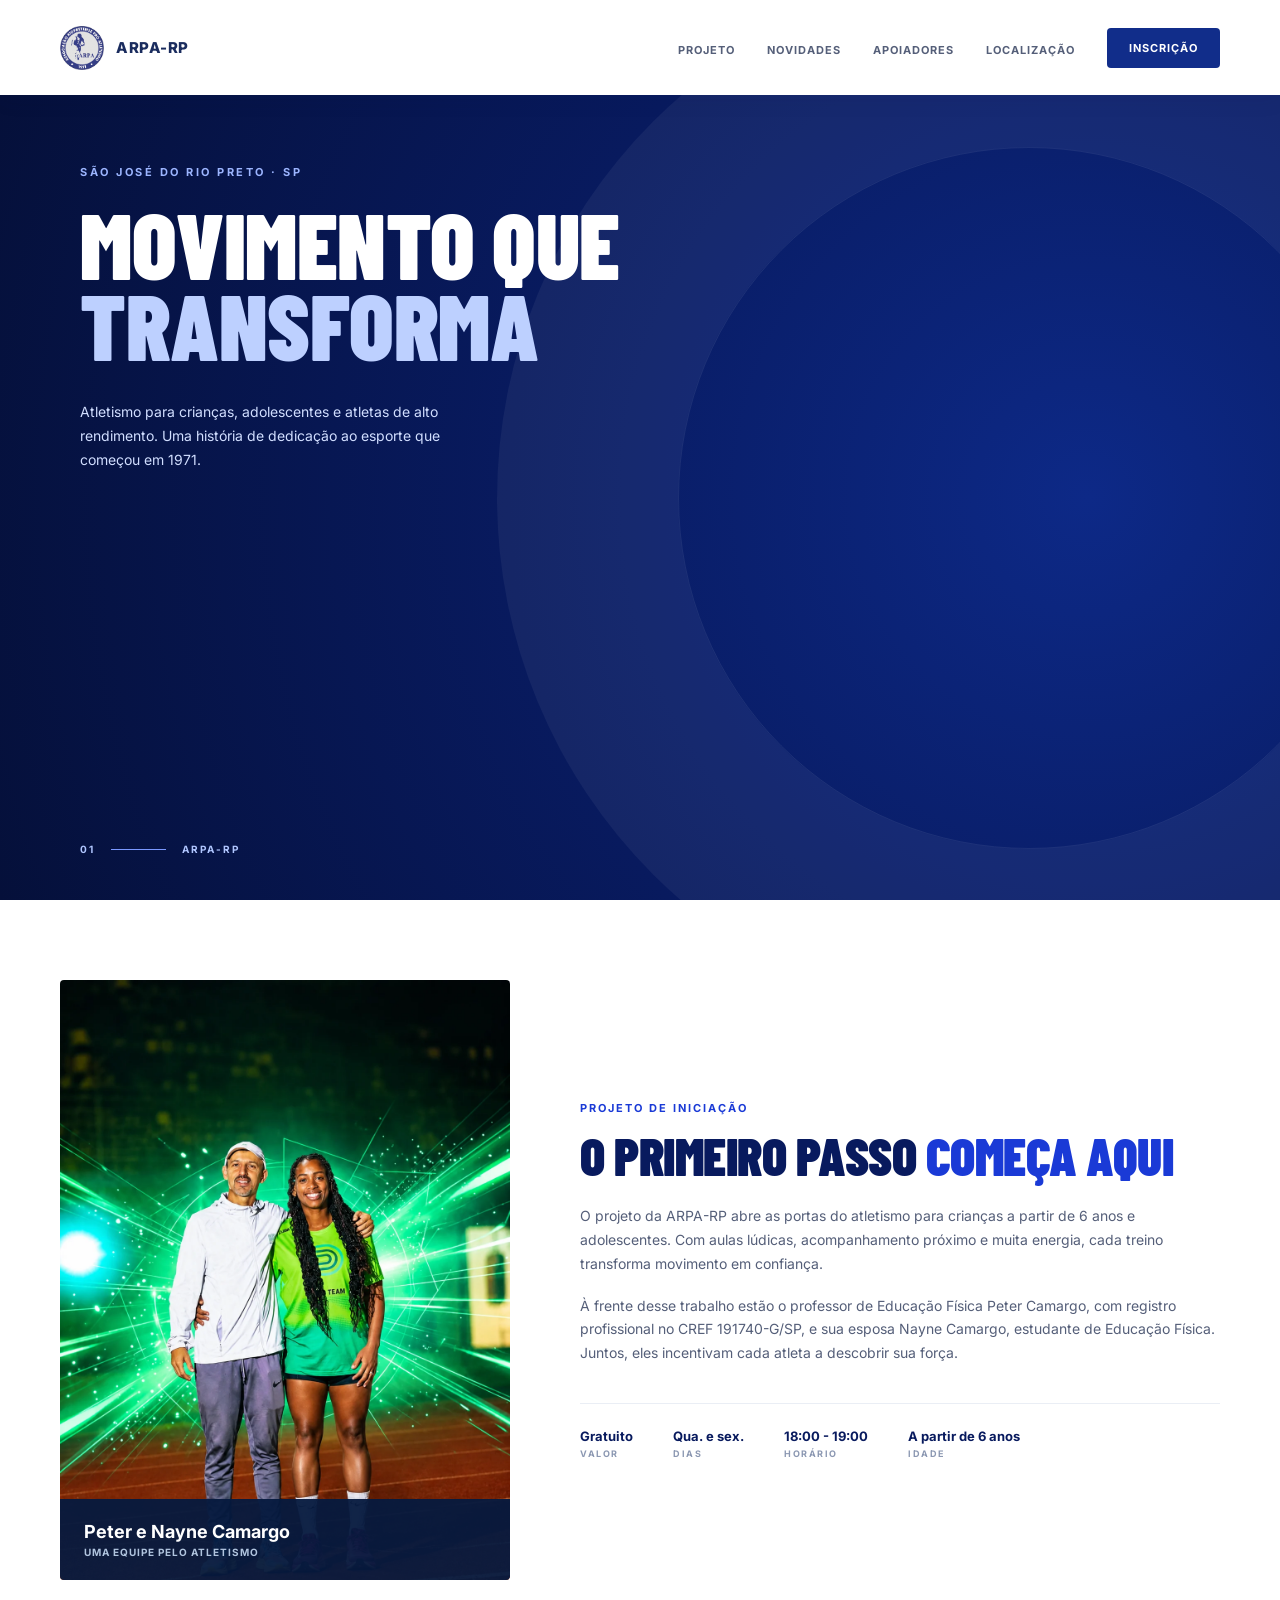
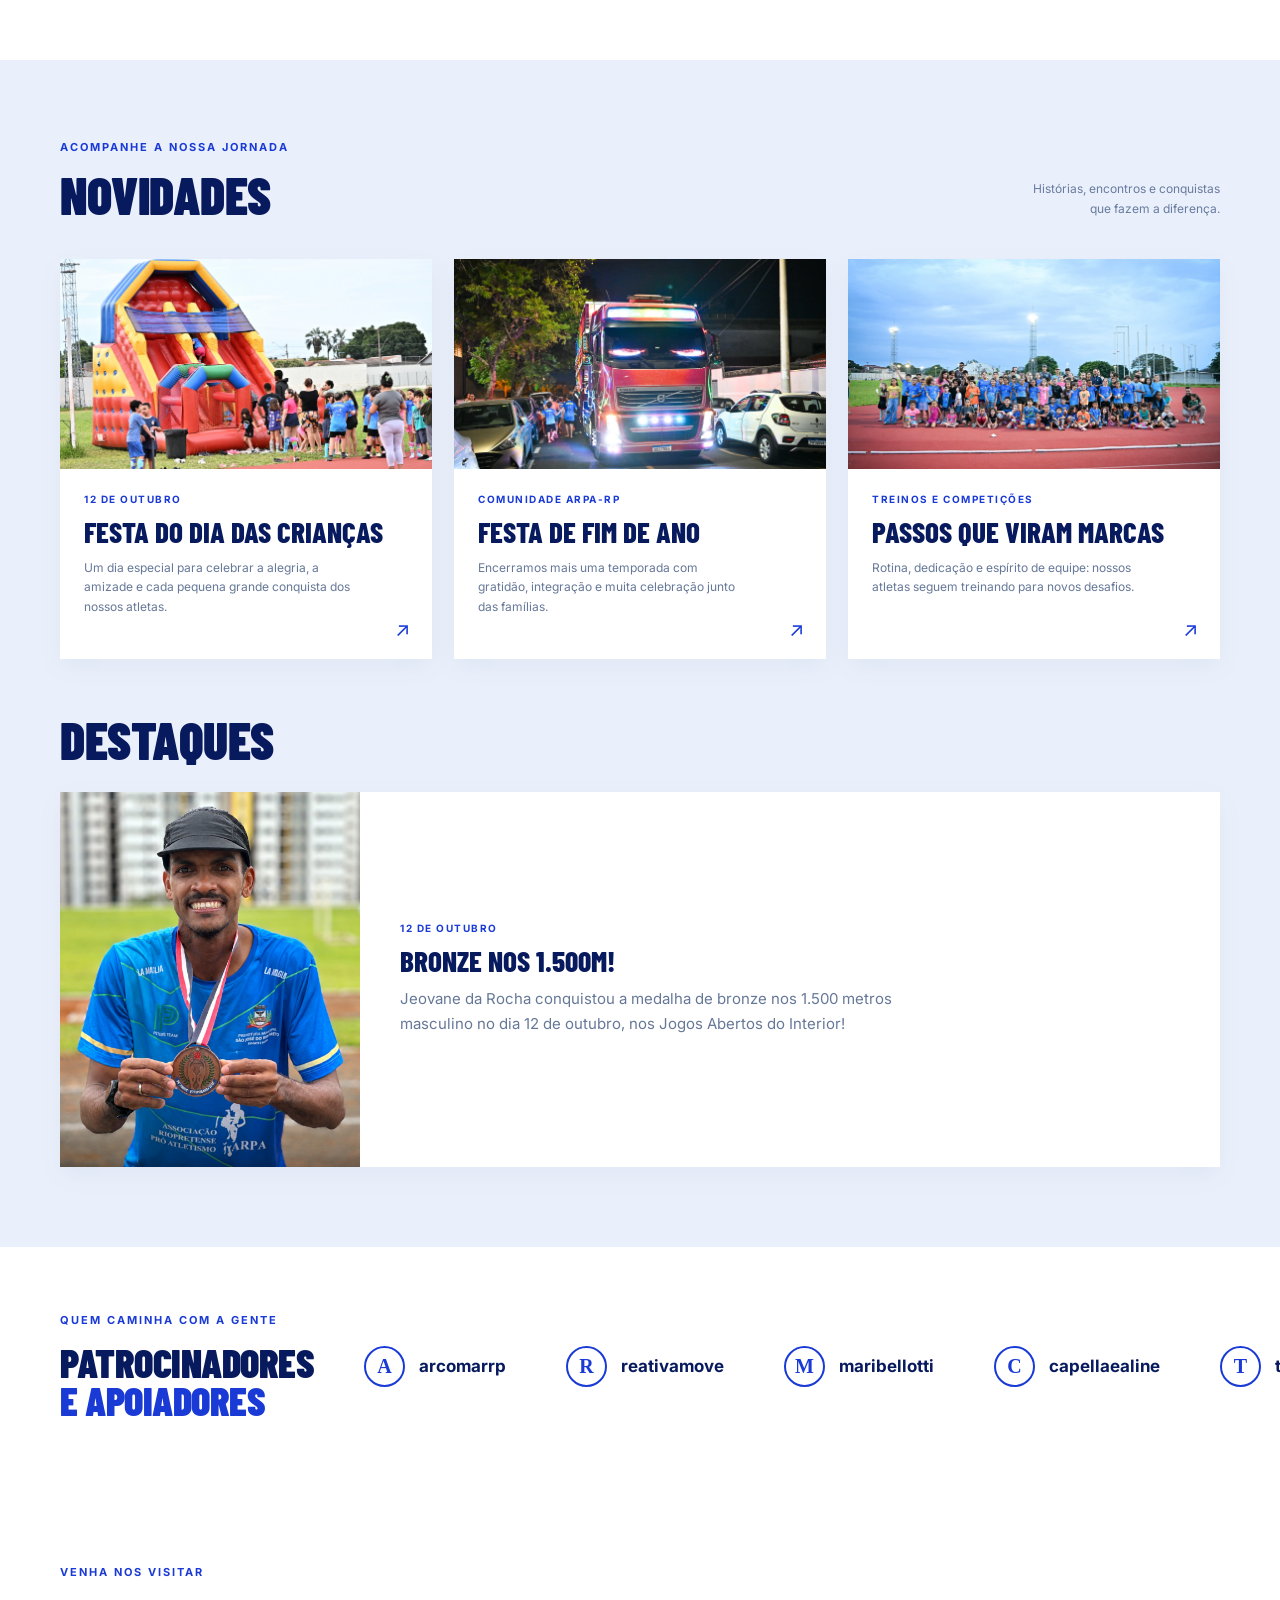
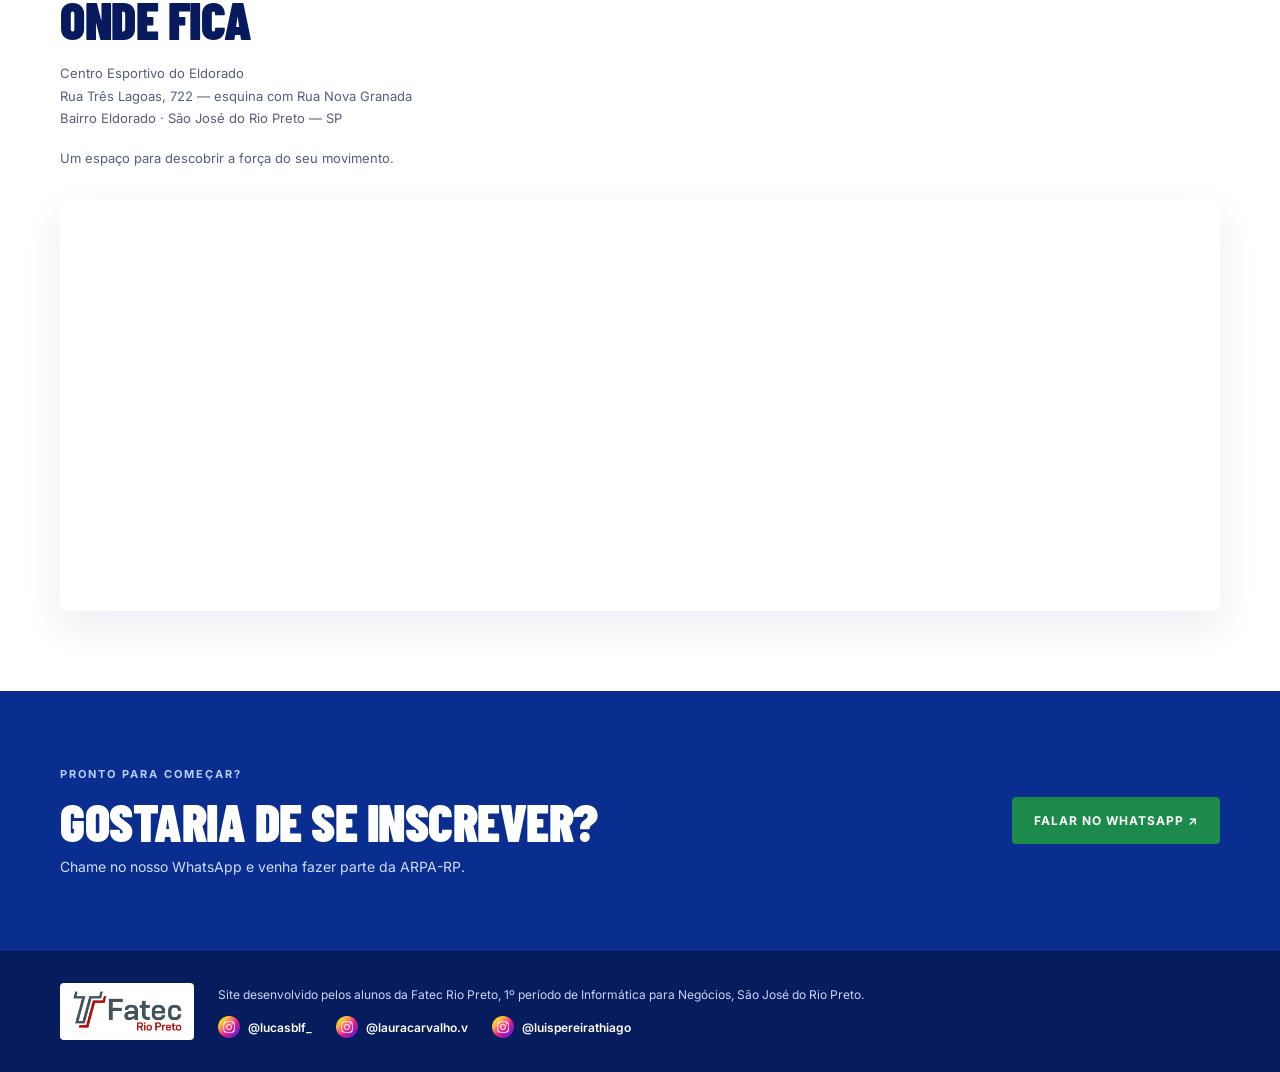
==== commit a74ebfd1: "alterei coloquem que a gente fez o site" ====
--- a/index.html
+++ b/index.html
@@ -41,9 +41,27 @@
     <!-- inicio seção principal -->
     <section class="container" id="inicio">
       <div class="hero-content">
-        <p class="localizacao">SÃO JOSÉ DO RIO PRETO · SP</p>
-
-        <h1>MOVIMENTO QUE<br /><span class="destaque-claro">TRANSFORMA.</span></h1>
+        <div class="topo-menu">
+          <p class="localizacao">SÃO JOSÉ DO RIO PRETO · SP</p>
+          <!-- Menu do celular: o checkbox guarda o estado aberto/fechado e o CSS mostra a lista -->
+          <input class="menu-check" type="checkbox" id="menu-abrir" aria-label="Abrir menu" />
+          <label class="menu-botao" for="menu-abrir">
+            <span></span>
+            <span></span>
+            <span></span>
+          </label>
+          <nav class="menu-celular" aria-label="Menu principal">
+            <ul>
+              <li><a href="#projeto">PROJETO</a></li>
+              <li><a href="#novidades">NOVIDADES</a></li>
+              <li><a href="#patrocinadores">APOIADORES</a></li>
+              <li><a href="#mapa">LOCALIZAÇÃO</a></li>
+              <li><a href="#inscricao" class="button">INSCRIÇÃO</a></li>
+            </ul>
+          </nav>
+        </div>
+
+        <h1>MOVIMENTO QUE<br /><span class="destaque-claro">TRANSFORMA</span></h1>
 
         <p class="descricao">
           Atletismo para crianças, adolescentes e atletas de alto rendimento.
@@ -76,7 +94,7 @@
         <!-- Coluna da Direita: Textos explicativos e detalhes -->
         <div class="professor-conteudo">
           <p class="subtitulo-iniciacao">PROJETO DE INICIAÇÃO</p>
-          <h2>O PRIMEIRO PASSO <span class="destaque">COMEÇA AQUI.</span></h2>
+          <h2>O PRIMEIRO PASSO <span class="destaque">COMEÇA AQUI</span></h2>
           <p class="texto-principal">
             O projeto da ARPA-RP abre as portas do atletismo para crianças a partir de 6 anos e adolescentes. Com aulas lúdicas, acompanhamento próximo e muita energia, cada treino transforma movimento em confiança.
           </p>
@@ -155,6 +173,22 @@
             </div>
           </article>
         </div>
+
+        <!-- Destaques: card com foto ao lado do texto -->
+        <h2 class="titulo-secao titulo-destaques">DESTAQUES</h2>
+        <article class="card-novidade card-destaque">
+          <div class="card-imagem">
+            <img src="img/jeovany_bronze_1500.png" alt="Jeovane da Rocha mostrando a medalha de bronze, com a camiseta da ARPA-RP" loading="lazy" />
+          </div>
+          <div class="card-texto">
+            <p class="card-etiqueta">12 DE OUTUBRO</p>
+            <h3>Bronze nos 1.500m!</h3>
+            <p class="card-descricao">
+              Jeovane da Rocha conquistou a medalha de bronze nos 1.500 metros
+              masculino no dia 12 de outubro, nos Jogos Abertos do Interior!
+            </p>
+          </div>
+        </article>
       </div>
     </section>
     <!-- fim seção novidades -->
@@ -231,16 +265,31 @@
 
     <!-- inicio rodapé -->
     <footer class="rodape">
-      <div class="conteudo-central rodape-conteudo">
-        <div class="rodape-marca">
-          <img src="img/logo_sem_fundo.webp" alt="Logo ARPA-RP" loading="lazy" />
-          <div>
-            <strong>ARPA-RP</strong>
-            <span>Associação Riopretense Pró Atletismo</span>
-          </div>
-        </div>
-        <p class="rodape-info">DESDE 1971</p>
-        <p class="rodape-info">© ARPA-RP</p>
+      <!-- Créditos do projeto acadêmico -->
+      <div class="conteudo-central rodape-credito">
+        <span class="fatec-fundo">
+          <img src="img/fateclogo.webp" alt="Logo da Fatec Rio Preto" loading="lazy" />
+        </span>
+        <div class="credito-texto">
+          <p>
+            Site desenvolvido pelos alunos da Fatec Rio Preto, 1º período de
+            Informática para Negócios, São José do Rio Preto.
+          </p>
+          <div class="credito-integrantes">
+            <a class="link-instagram" href="https://www.instagram.com/lucasblf_/" target="_blank" rel="noopener">
+              <img src="img/instagram.png" alt="" loading="lazy" />
+              @lucasblf_
+            </a>
+            <a class="link-instagram" href="https://www.instagram.com/lauracarvalho.v/" target="_blank" rel="noopener">
+              <img src="img/instagram.png" alt="" loading="lazy" />
+              @lauracarvalho.v
+            </a>
+            <a class="link-instagram" href="https://www.instagram.com/luispereirathiago/" target="_blank" rel="noopener">
+              <img src="img/instagram.png" alt="" loading="lazy" />
+              @luispereirathiago
+            </a>
+          </div>
+        </div>
       </div>
     </footer>
     <!-- fim rodapé -->
--- a/style.css
+++ b/style.css
@@ -478,6 +478,38 @@
     transform: translate(3px, -3px);
 }
 
+/* --- DESTAQUES --- */
+
+.titulo-destaques {
+    margin: 56px 0 28px;
+}
+
+/* Card horizontal: foto vertical à esquerda e texto à direita */
+.card-destaque {
+    display: grid;
+    grid-template-columns: 300px 1fr;
+    align-items: center;
+}
+
+/* A foto é vertical: 4 / 5 mostra o rosto e a medalha, sem o corte largo dos outros cards */
+.card-destaque .card-imagem {
+    aspect-ratio: 4 / 5;
+}
+
+.card-destaque .card-imagem img {
+    object-position: top;
+}
+
+.card-destaque .card-texto {
+    min-height: 0;
+    padding: 24px 40px;
+}
+
+.card-destaque .card-descricao {
+    max-width: 520px;
+    font-size: 15px;
+}
+
 /* --- SEÇÃO PATROCINADORES --- */
 
 /* Duas colunas: título à esquerda e faixa animada à direita */
@@ -648,45 +680,61 @@
     padding: 32px 0;
 }
 
-.rodape-conteudo {
-    display: flex;
+/* --- CRÉDITOS NO RODAPÉ --- */
+
+/* Link do Instagram: ícone ao lado do @ */
+.link-instagram {
+    display: inline-flex;
     align-items: center;
-    justify-content: space-between;
+    gap: 8px;
+    font-size: 12px;
+    font-weight: 600;
+    color: #ffffff;
+    text-decoration: none;
+}
+
+.link-instagram:hover {
+    text-decoration: underline;
+}
+
+.link-instagram img {
+    width: 22px;
+    height: 22px;
+}
+
+/* Logo da Fatec à esquerda e créditos ao lado */
+.rodape-credito {
+    display: flex;
+    align-items: center;
     gap: 24px;
 }
 
-.rodape-marca {
-    display: flex;
-    align-items: center;
-    gap: 13px;
-}
-
-.rodape-marca img {
-    width: 49px;
-    height: 49px;
-    object-fit: contain;
-}
-
-.rodape-marca div {
-    display: flex;
-    flex-direction: column;
-}
-
-.rodape-marca strong {
-    font-size: 16px;
-    letter-spacing: 1px;
-}
-
-.rodape-marca span {
-    font-size: 10px;
-    color: #9eb4e8;
-}
-
-.rodape-info {
-    font-size: 10px;
-    font-weight: 700;
-    letter-spacing: 1.5px;
-    color: #a9bde9;
+/* A logo da Fatec é escura, então recebe um fundo branco para aparecer no azul */
+.fatec-fundo {
+    flex-shrink: 0;
+    padding: 8px 12px;
+    border-radius: 4px;
+    background: #ffffff;
+}
+
+.fatec-fundo img {
+    display: block;
+    width: 110px;
+    height: auto;
+}
+
+.credito-texto p {
+    font-size: 12px;
+    line-height: 1.6;
+    color: #c8d6f5;
+    margin-bottom: 12px;
+}
+
+/* flex-wrap: os @ descem de linha quando falta espaço */
+.credito-integrantes {
+    display: flex;
+    flex-wrap: wrap;
+    gap: 10px 24px;
 }
 
 /* --- LINKS DOS CARDS DE NOVIDADES --- */
@@ -786,6 +834,15 @@
     border-radius: 4px;
 }
 
+/* --- MENU HAMBÚRGUER --- */
+
+/* Fora do celular, nada do menu hambúrguer aparece */
+.menu-check,
+.menu-botao,
+.menu-celular {
+    display: none;
+}
+
 /* --- ACESSIBILIDADE --- */
 
 /* Para quem configurou o sistema com menos movimento: para a faixa e permite rolar para o lado */
@@ -812,36 +869,113 @@
         scroll-padding-top: 0;
     }
 
+    /* No celular, a navegação fica no menu hambúrguer */
     .header {
-        position: static;
-        height: auto;
-        flex-direction: column;
-        gap: 12px;
-        padding: 12px 18px 14px;
-    }
-
-    .sub-items {
-        flex-wrap: wrap;
-        justify-content: center;
-        gap: 10px 16px;
-    }
-
-    .sub-items a {
-        font-size: 10px;
-    }
-
-    /* Área de toque maior no botão */
-    .sub-items a.button {
-        padding: 10px 14px;
-    }
-
+        display: none;
+    }
+
+    /* O azul acaba junto com o texto: sem altura mínima e sem o rodapé decorativo */
     .container,
     .hero-content {
-        min-height: 620px;
+        min-height: 0;
     }
 
     .hero-content {
-        padding-top: 56px;
+        padding: 28px 20px 36px;
+    }
+
+    .hero-rodape {
+        display: none;
+    }
+
+    /* Texto à esquerda e botão à direita; a lista aberta ocupa a linha inteira */
+    .topo-menu {
+        display: flex;
+        flex-wrap: wrap;
+        align-items: center;
+        justify-content: space-between;
+        margin-bottom: 20px;
+    }
+
+    .topo-menu .localizacao,
+    .topo-menu .botao-voltar {
+        margin-bottom: 0;
+    }
+
+    /* Mantém o checkbox acessível pelo teclado, mas invisível */
+    .menu-check {
+        display: block;
+        position: absolute;
+        width: 1px;
+        height: 1px;
+        opacity: 0;
+    }
+
+    /* Área de toque de 44px, com as três barras dentro */
+    .menu-botao {
+        display: flex;
+        flex-direction: column;
+        justify-content: center;
+        gap: 6px;
+        width: 44px;
+        height: 44px;
+        padding: 10px;
+        cursor: pointer;
+    }
+
+    .menu-botao span {
+        display: block;
+        height: 2px;
+        background: #ffffff;
+        transition: transform 0.2s ease, opacity 0.2s ease;
+    }
+
+    /* Contorno quando o botão é alcançado pelo teclado */
+    .menu-check:focus-visible + .menu-botao {
+        outline: 2px solid #ffffff;
+    }
+
+    /* Menu aberto: as barras viram um X */
+    .menu-check:checked + .menu-botao span:nth-child(1) {
+        transform: translateY(8px) rotate(45deg);
+    }
+
+    .menu-check:checked + .menu-botao span:nth-child(2) {
+        opacity: 0;
+    }
+
+    .menu-check:checked + .menu-botao span:nth-child(3) {
+        transform: translateY(-8px) rotate(-45deg);
+    }
+
+    /* O seletor ~ procura um irmão depois do checkbox e mostra a lista */
+    .menu-check:checked ~ .menu-celular {
+        display: block;
+        width: 100%;
+        margin: 8px 0;
+    }
+
+    .menu-celular ul {
+        list-style: none;
+    }
+
+    .menu-celular a:not(.button) {
+        display: block;
+        padding: 14px 0;
+        border-top: 1px solid rgba(255, 255, 255, 0.15);
+        font-size: 13px;
+        font-weight: 700;
+        letter-spacing: 1px;
+        color: #ffffff;
+        text-decoration: none;
+    }
+
+    .menu-celular .button {
+        display: block;
+        margin-top: 8px;
+        border: 1px solid #ffffff; /* destaca o botão sobre o fundo azul */
+        text-align: center;
+        font-size: 13px;
     }
 
     /* clamp: o título acompanha a largura da tela, entre 44px e 64px */
@@ -919,6 +1053,19 @@
         font-size: 14px;
     }
 
+    /* Foto em cima e texto embaixo */
+    .card-destaque {
+        grid-template-columns: 1fr;
+    }
+
+    .card-destaque .card-texto {
+        padding: 24px;
+    }
+
+    .titulo-destaques {
+        margin-top: 40px;
+    }
+
     /* Título acima da faixa */
     .secao-apoiadores {
         display: block;
@@ -946,8 +1093,15 @@
         align-items: flex-start;
     }
 
-    .rodape-conteudo {
-        flex-wrap: wrap;
+    /* Logo da Fatec em cima e créditos embaixo */
+    .rodape-credito {
+        flex-direction: column;
+        align-items: flex-start;
+    }
+
+    .credito-texto p,
+    .link-instagram {
+        font-size: 14px;
     }
 
     .pagina-banner h1 {
@@ -962,9 +1116,4 @@
     .galeria {
         grid-template-columns: 1fr;
     }
-
-    .rodape-marca span,
-    .rodape-info {
-        font-size: 11px;
-    }
-}
+}
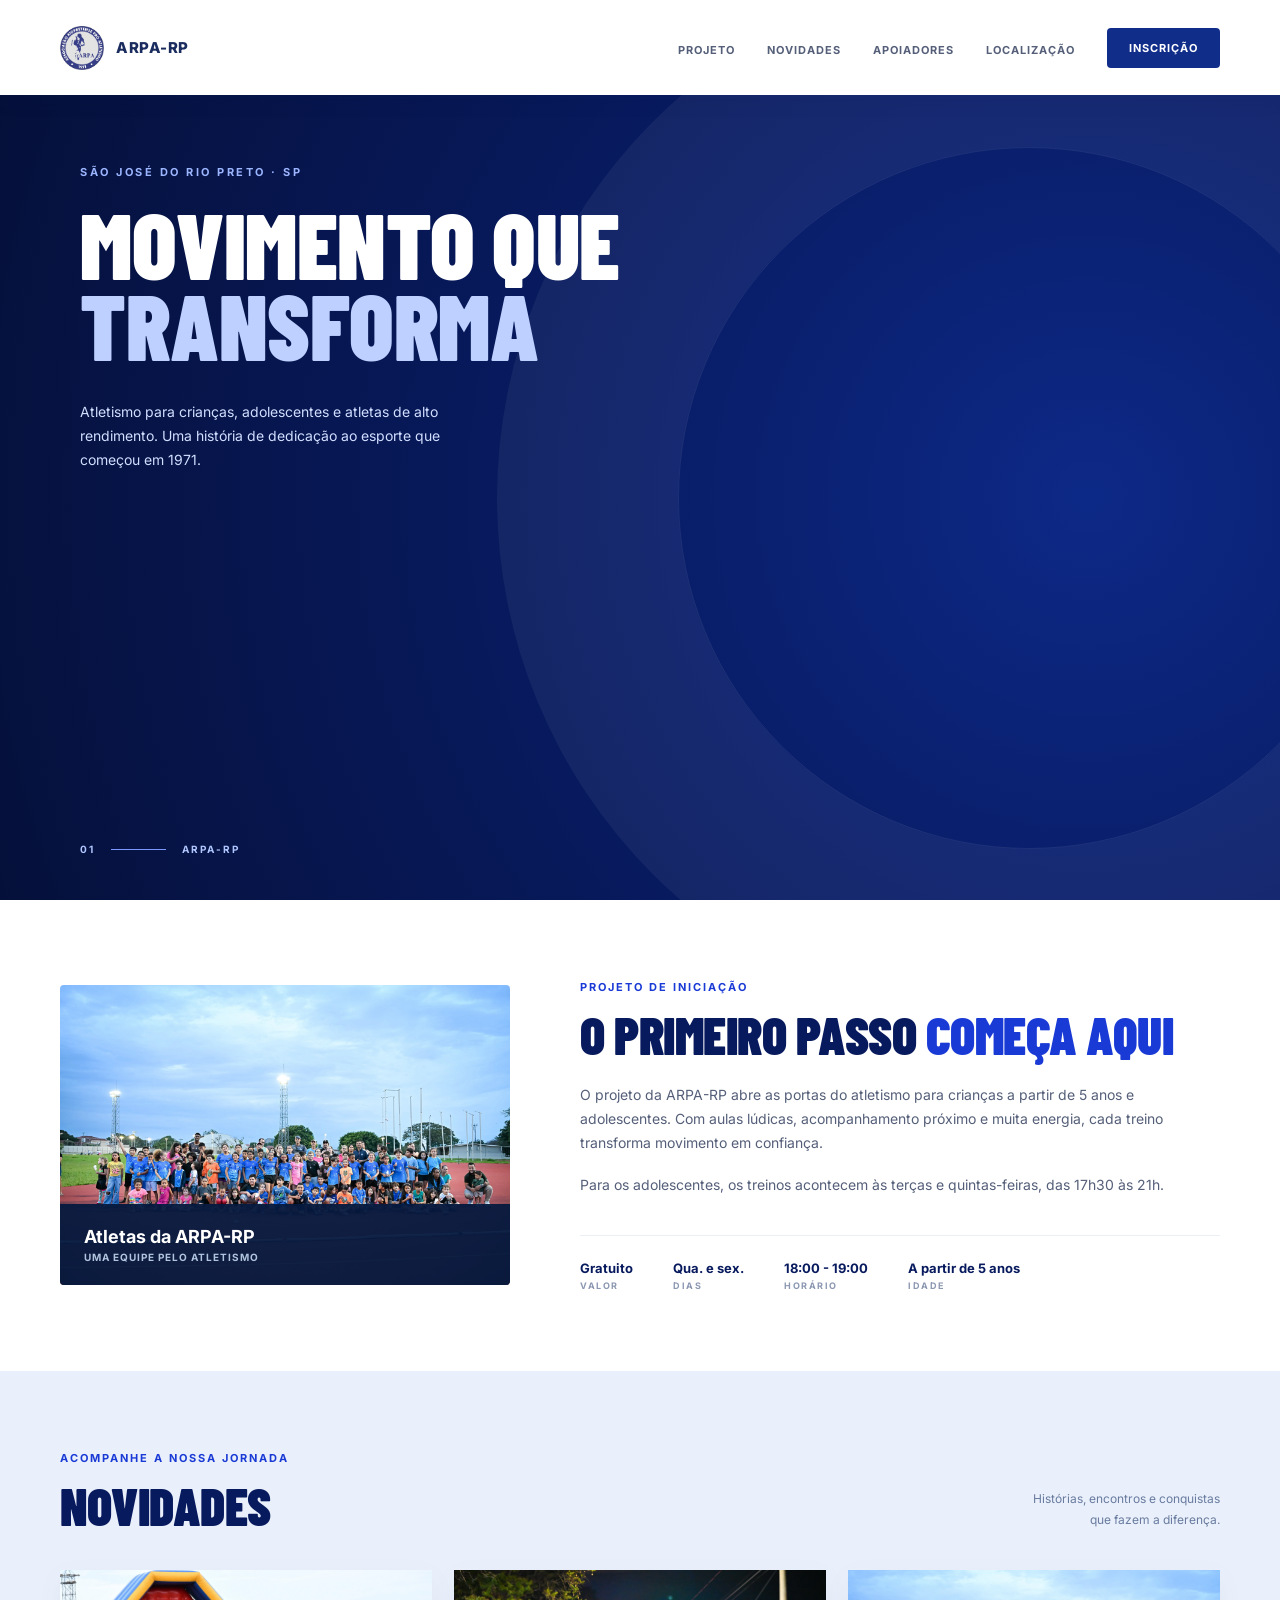
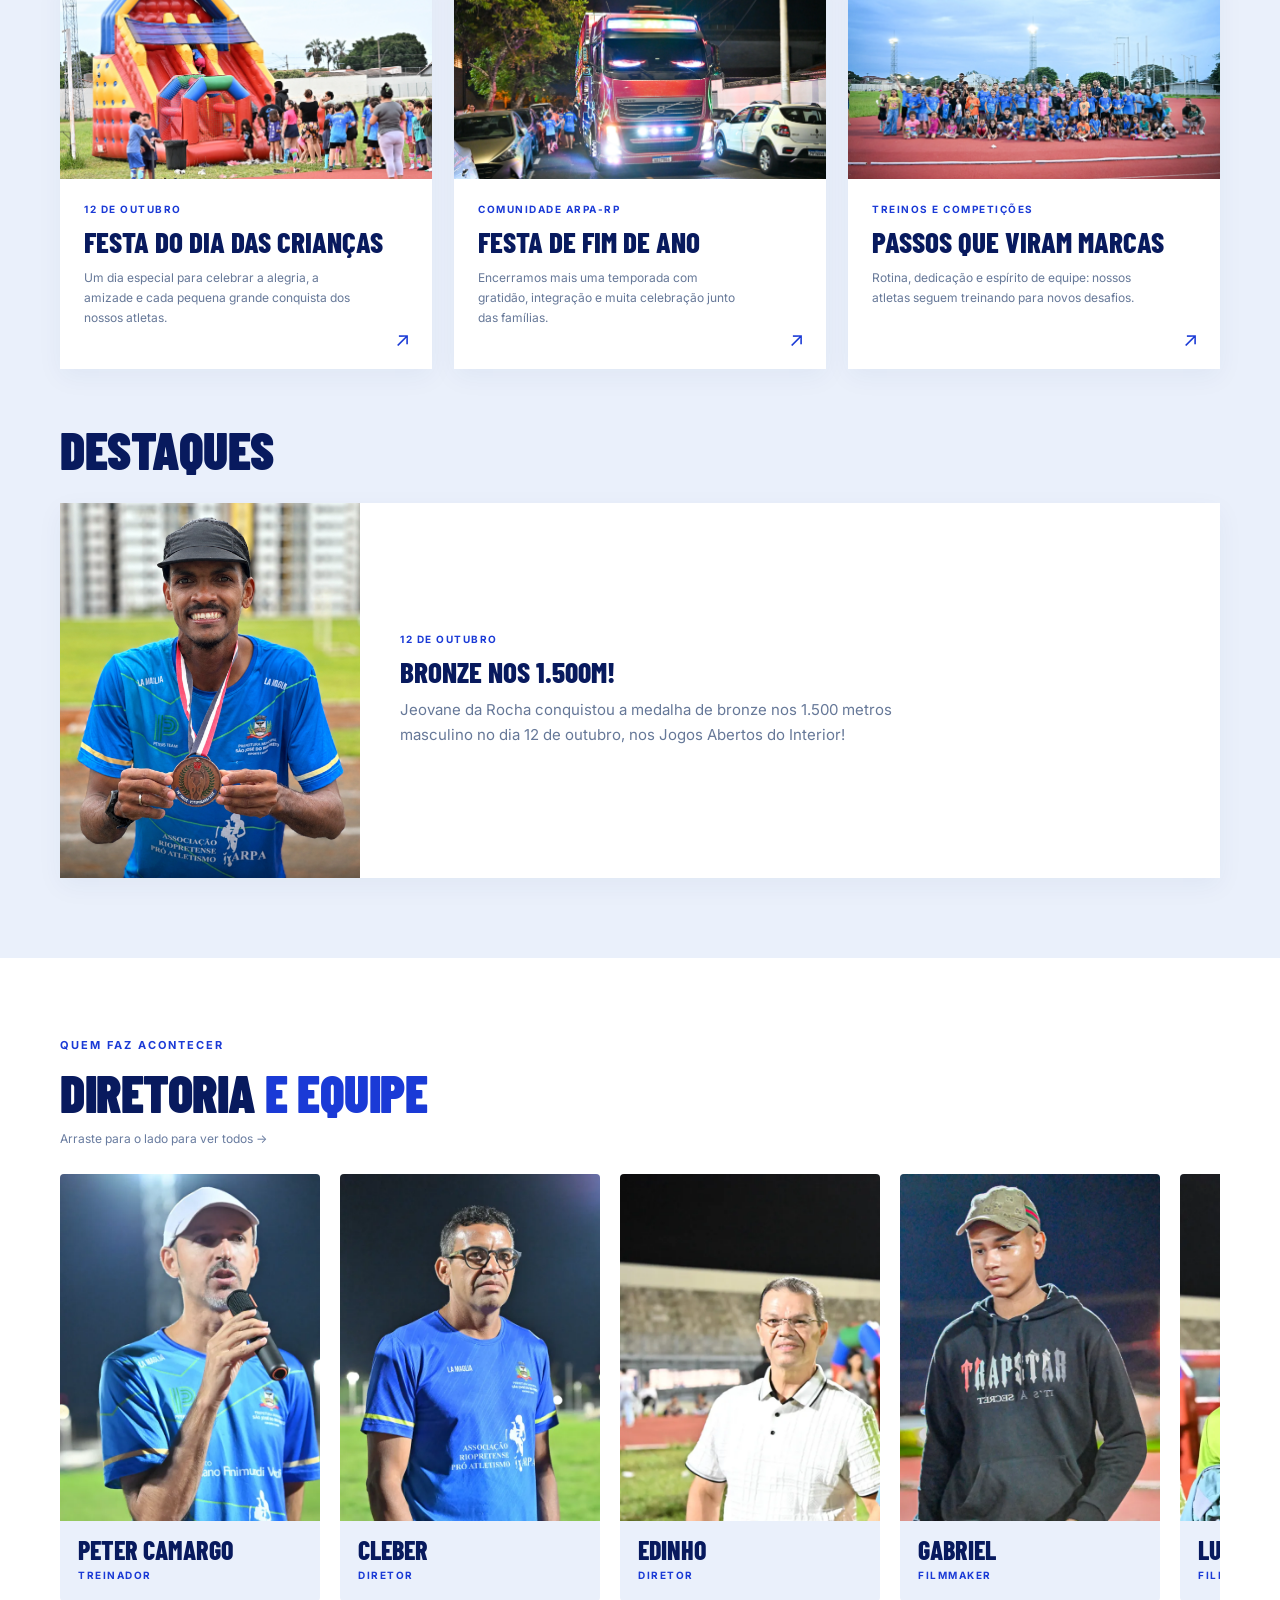
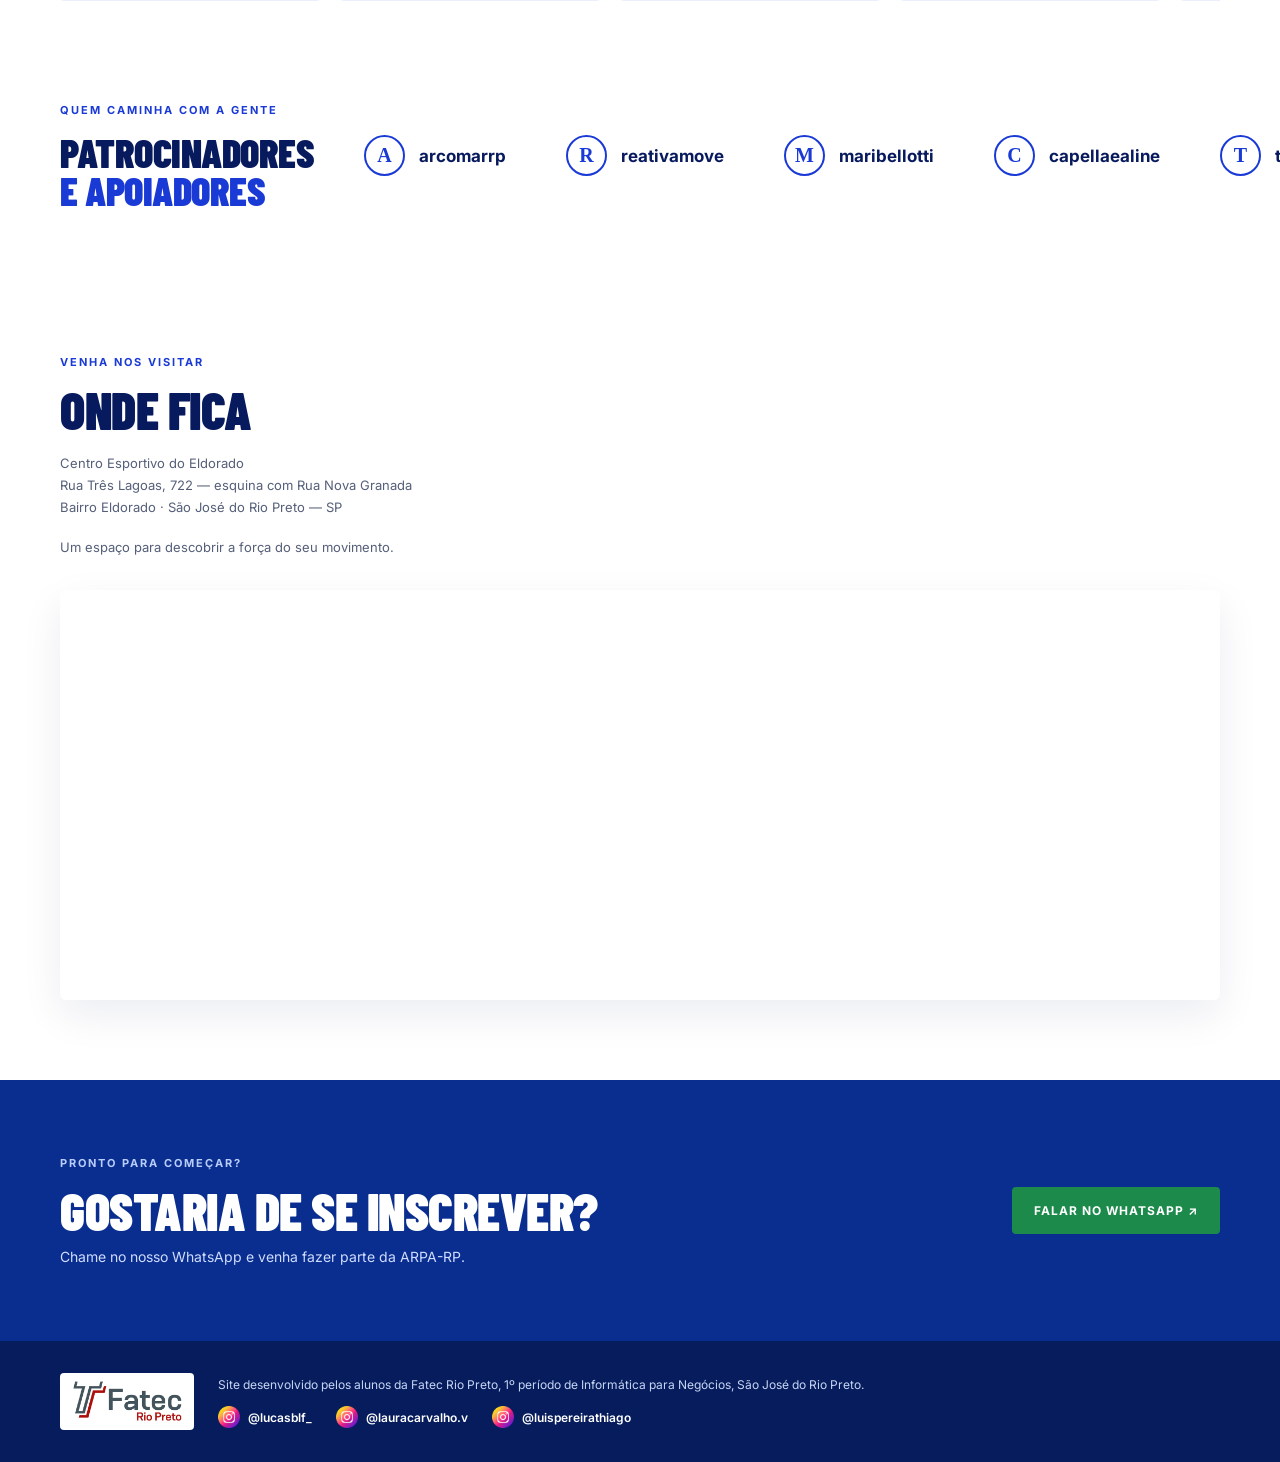
==== commit 3f120d07: "inseri alteracoes do professor" ====
--- a/index.html
+++ b/index.html
@@ -83,10 +83,10 @@
         
         <!-- Coluna da Esquerda: Foto + Faixa Azul Flutuante -->
         <div class="container-professor">
-          <img class="imagem-professor" alt="Professor de Atletismo Peter e Nayne Camargo" src="img/professores.webp">
+          <img class="imagem-professor" alt="Grupo de crianças e adolescentes da ARPA-RP reunidos na pista de atletismo" src="img/criancas.webp">
           
           <div class="faixa-azul">
-            <h3>Peter e Nayne Camargo</h3>
+            <h3>Atletas da ARPA-RP</h3>
             <p>UMA EQUIPE PELO ATLETISMO</p>
           </div>
         </div>
@@ -96,10 +96,10 @@
           <p class="subtitulo-iniciacao">PROJETO DE INICIAÇÃO</p>
           <h2>O PRIMEIRO PASSO <span class="destaque">COMEÇA AQUI</span></h2>
           <p class="texto-principal">
-            O projeto da ARPA-RP abre as portas do atletismo para crianças a partir de 6 anos e adolescentes. Com aulas lúdicas, acompanhamento próximo e muita energia, cada treino transforma movimento em confiança.
+            O projeto da ARPA-RP abre as portas do atletismo para crianças a partir de 5 anos e adolescentes. Com aulas lúdicas, acompanhamento próximo e muita energia, cada treino transforma movimento em confiança.
           </p>
           <p class="texto-secundario">
-            À frente desse trabalho estão o professor de Educação Física Peter Camargo, com registro profissional no CREF 191740-G/SP, e sua esposa Nayne Camargo, estudante de Educação Física. Juntos, eles incentivam cada atleta a descobrir sua força.
+            Para os adolescentes, os treinos acontecem às terças e quintas-feiras, das 17h30 às 21h.
           </p>
 
           <!-- Rodapé de informações (Gratuito, Dias, Horário, Idade) -->
@@ -117,7 +117,7 @@
               <span class="info-rotulo">HORÁRIO</span>
             </div>
             <div class="info-item">
-              <span class="info-valor">A partir de 6 anos</span>
+              <span class="info-valor">A partir de 5 anos</span>
               <span class="info-rotulo">IDADE</span>
             </div>
           </div>
@@ -192,6 +192,55 @@
       </div>
     </section>
     <!-- fim seção novidades -->
+
+    <!-- inicio seção diretoria -->
+    <section class="secao-diretoria" id="diretoria">
+      <div class="conteudo-central">
+        <p class="subtitulo-secao">QUEM FAZ ACONTECER</p>
+        <h2 class="titulo-secao">DIRETORIA <span class="destaque">E EQUIPE</span></h2>
+        <p class="nota-carrossel">Arraste para o lado para ver todos →</p>
+
+        <!-- Carrossel só com CSS: a lista rola na horizontal e cada card "encaixa" no lugar (scroll-snap) -->
+        <div class="carrossel">
+          <article class="membro">
+            <img src="img/diretoria_treinador_peter.webp" alt="Peter Camargo, treinador da ARPA-RP" loading="lazy" />
+            <div class="membro-texto">
+              <h3>Peter Camargo</h3>
+              <p>TREINADOR</p>
+            </div>
+          </article>
+          <article class="membro">
+            <img src="img/diretoria_diretor_cleber.webp" alt="Cleber, diretor da ARPA-RP" loading="lazy" />
+            <div class="membro-texto">
+              <h3>Cleber</h3>
+              <p>DIRETOR</p>
+            </div>
+          </article>
+          <article class="membro">
+            <img src="img/diretoria_diretor_edinho.webp" alt="Edinho, diretor da ARPA-RP" loading="lazy" />
+            <div class="membro-texto">
+              <h3>Edinho</h3>
+              <p>DIRETOR</p>
+            </div>
+          </article>
+          <article class="membro">
+            <img src="img/diretoria_filmmaker_gabriel.webp" alt="Gabriel, filmmaker da ARPA-RP" loading="lazy" />
+            <div class="membro-texto">
+              <h3>Gabriel</h3>
+              <p>FILMMAKER</p>
+            </div>
+          </article>
+          <article class="membro">
+            <img src="img/diretoria_filmmaker_lucas.webp" alt="Lucas, filmmaker da ARPA-RP" loading="lazy" />
+            <div class="membro-texto">
+              <h3>Lucas</h3>
+              <p>FILMMAKER</p>
+            </div>
+          </article>
+        </div>
+      </div>
+    </section>
+    <!-- fim seção diretoria -->
 
     <!-- inicio seção patrocinadores -->
     <section class="secao-apoiadores" id="patrocinadores">
--- a/style.css
+++ b/style.css
@@ -510,6 +510,69 @@
     font-size: 15px;
 }
 
+/* --- SEÇÃO DIRETORIA --- */
+
+.secao-diretoria {
+    background: #ffffff;
+    padding: 80px 0 20px;
+}
+
+.nota-carrossel {
+    font-size: 12px;
+    color: #687b9f;
+    margin: 14px 0 28px;
+}
+
+/* Carrossel: os cards ficam em linha e a lista rola para o lado */
+.carrossel {
+    display: flex;
+    gap: 20px;
+    overflow-x: auto;
+    scroll-snap-type: x mandatory; /* faz cada card parar alinhado ao rolar */
+    padding-bottom: 16px;
+    scrollbar-width: thin;
+    scrollbar-color: #1a3ad6 #eaf0fb;
+}
+
+/* Cada card tem largura fixa e não encolhe, por isso a lista passa da tela */
+.membro {
+    flex: 0 0 260px;
+    scroll-snap-align: start;
+    background: #eaf0fb;
+    border-radius: 4px;
+    overflow: hidden;
+}
+
+/* Foto em formato retrato, mostrando o rosto */
+.membro img {
+    display: block;
+    width: 100%;
+    aspect-ratio: 3 / 4;
+    object-fit: cover;
+    object-position: top;
+}
+
+.membro-texto {
+    padding: 16px 18px 20px;
+}
+
+.membro-texto h3 {
+    font-family: 'Barlow Condensed', sans-serif;
+    font-size: 26px;
+    font-weight: 800;
+    line-height: 1;
+    text-transform: uppercase;
+    color: #081a5e;
+    margin-bottom: 6px;
+}
+
+.membro-texto p {
+    font-size: 10px;
+    font-weight: 700;
+    letter-spacing: 1.5px;
+    color: #1a3ad6;
+}
+
 /* --- SEÇÃO PATROCINADORES --- */
 
 /* Duas colunas: título à esquerda e faixa animada à direita */
@@ -1066,6 +1129,15 @@
         margin-top: 40px;
     }
 
+    .secao-diretoria {
+        padding: 56px 0 10px;
+    }
+
+    /* No celular, cada card ocupa boa parte da tela e o próximo aparece pela metade */
+    .membro {
+        flex-basis: 72%;
+    }
+
     /* Título acima da faixa */
     .secao-apoiadores {
         display: block;
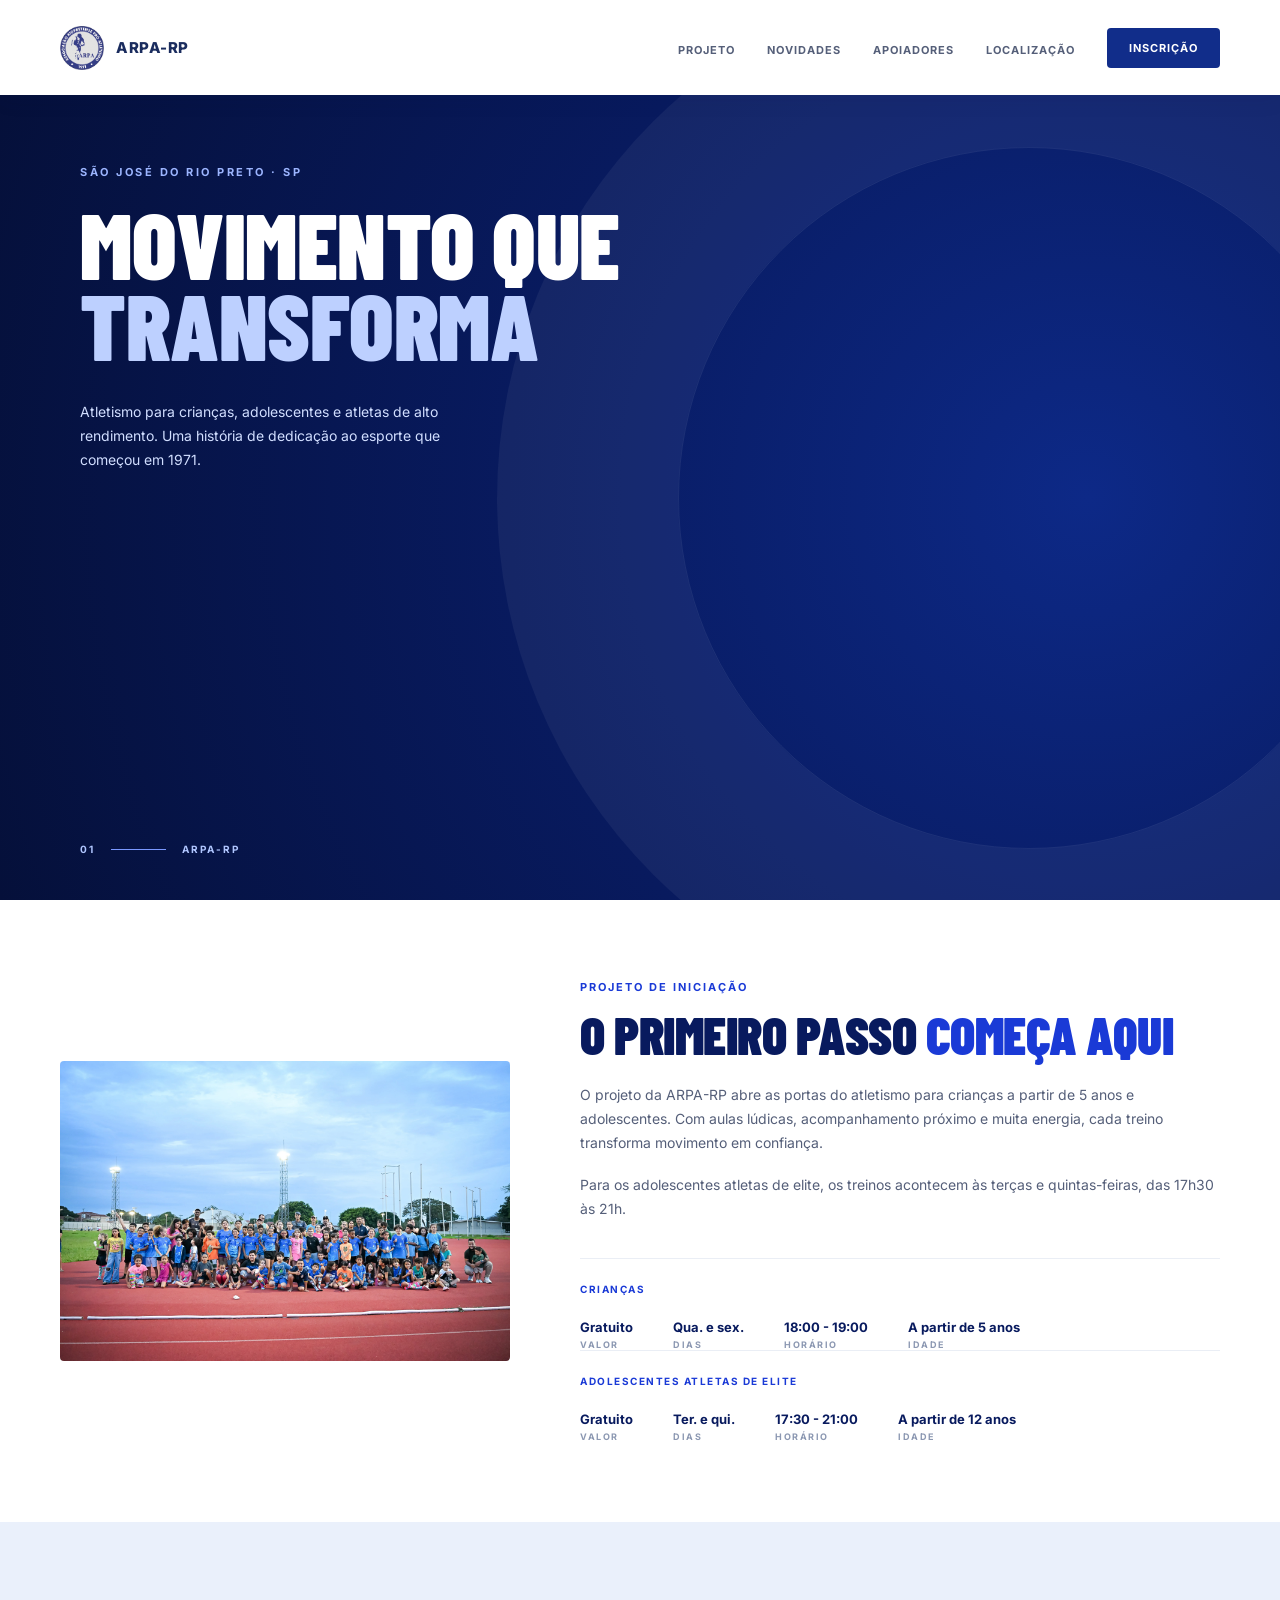
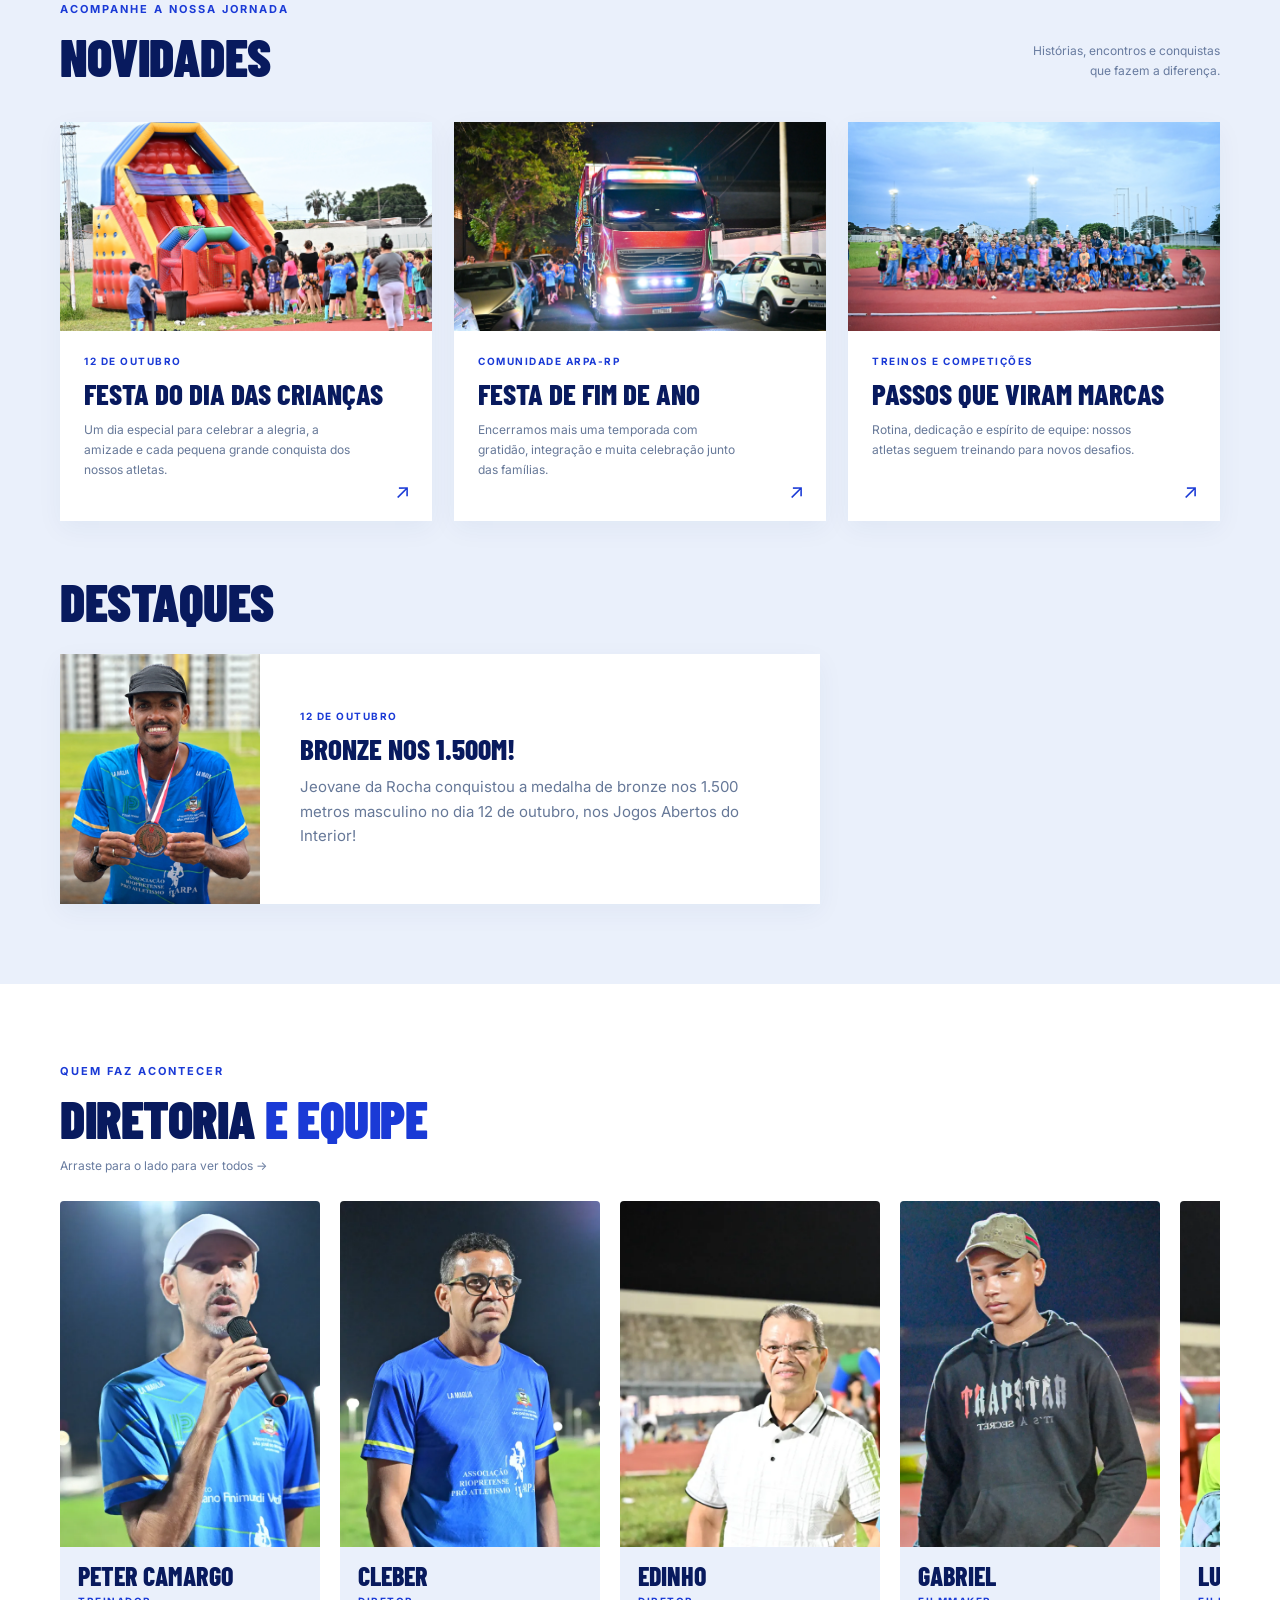
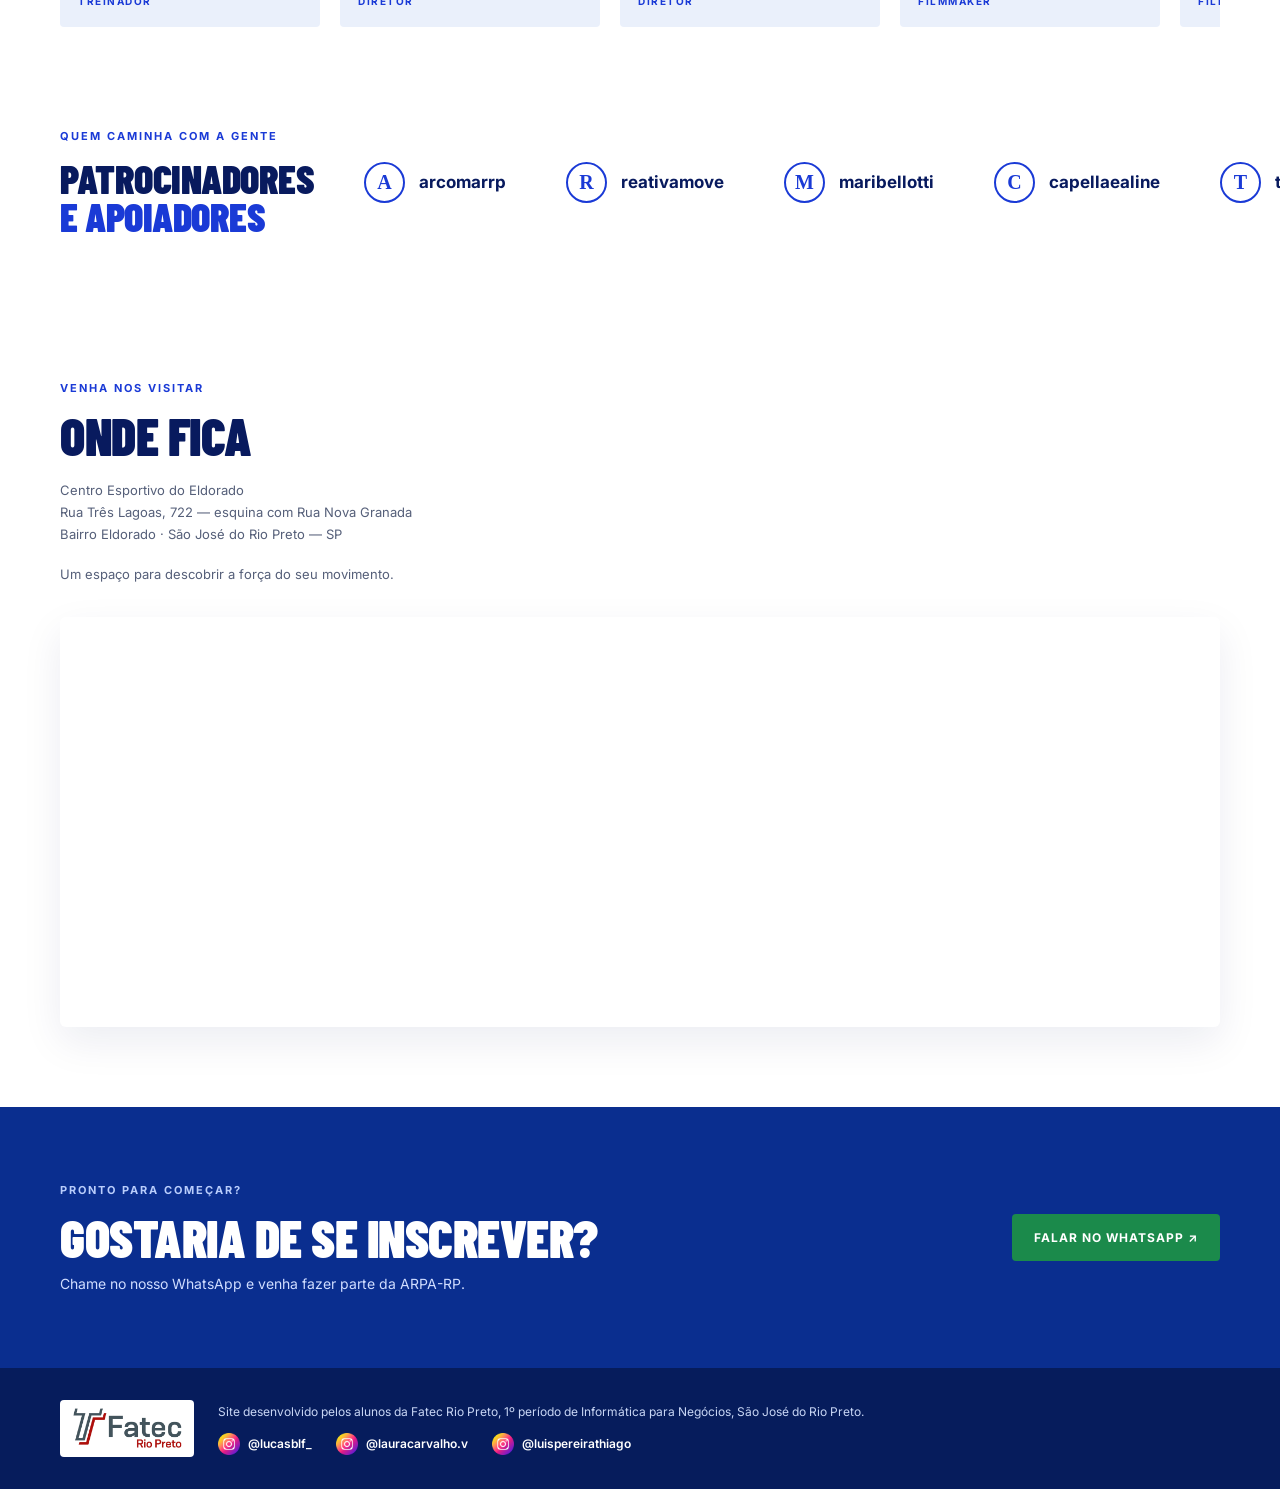
==== commit 52687e4f: "alterei tamnho destaque" ====
--- a/index.html
+++ b/index.html
@@ -84,11 +84,6 @@
         <!-- Coluna da Esquerda: Foto + Faixa Azul Flutuante -->
         <div class="container-professor">
           <img class="imagem-professor" alt="Grupo de crianças e adolescentes da ARPA-RP reunidos na pista de atletismo" src="img/criancas.webp">
-          
-          <div class="faixa-azul">
-            <h3>Atletas da ARPA-RP</h3>
-            <p>UMA EQUIPE PELO ATLETISMO</p>
-          </div>
         </div>
 
         <!-- Coluna da Direita: Textos explicativos e detalhes -->
@@ -99,11 +94,12 @@
             O projeto da ARPA-RP abre as portas do atletismo para crianças a partir de 5 anos e adolescentes. Com aulas lúdicas, acompanhamento próximo e muita energia, cada treino transforma movimento em confiança.
           </p>
           <p class="texto-secundario">
-            Para os adolescentes, os treinos acontecem às terças e quintas-feiras, das 17h30 às 21h.
+            Para os adolescentes atletas de elite, os treinos acontecem às terças e quintas-feiras, das 17h30 às 21h.
           </p>
 
           <!-- Rodapé de informações (Gratuito, Dias, Horário, Idade) -->
           <div class="info-grid">
+            <span class="info-titulo">CRIANÇAS</span>
             <div class="info-item">
               <span class="info-valor">Gratuito</span>
               <span class="info-rotulo">VALOR</span>
@@ -118,6 +114,27 @@
             </div>
             <div class="info-item">
               <span class="info-valor">A partir de 5 anos</span>
+              <span class="info-rotulo">IDADE</span>
+            </div>
+          </div>
+
+          <!-- Segundo rodapé: treinos dos adolescentes atletas de elite -->
+          <div class="info-grid info-grid-elite">
+            <span class="info-titulo">ADOLESCENTES ATLETAS DE ELITE</span>
+            <div class="info-item">
+              <span class="info-valor">Gratuito</span>
+              <span class="info-rotulo">VALOR</span>
+            </div>
+            <div class="info-item">
+              <span class="info-valor">Ter. e qui.</span>
+              <span class="info-rotulo">DIAS</span>
+            </div>
+            <div class="info-item">
+              <span class="info-valor">17:30 - 21:00</span>
+              <span class="info-rotulo">HORÁRIO</span>
+            </div>
+            <div class="info-item">
+              <span class="info-valor">A partir de 12 anos</span>
               <span class="info-rotulo">IDADE</span>
             </div>
           </div>
--- a/style.css
+++ b/style.css
@@ -325,6 +325,20 @@
     padding-top: 24px;
 }
 
+/* Título de cada rodapé ocupa a linha inteira */
+.info-titulo {
+    width: 100%;
+    font-size: 10px;
+    font-weight: 700;
+    letter-spacing: 1.5px;
+    color: #1a3ad6;
+}
+
+/* O segundo rodapé fica mais perto do primeiro */
+.info-grid-elite {
+    margin-top: 0;
+}
+
 .info-item {
     display: flex;
     flex-direction: column;
@@ -487,8 +501,9 @@
 /* Card horizontal: foto vertical à esquerda e texto à direita */
 .card-destaque {
     display: grid;
-    grid-template-columns: 300px 1fr;
+    grid-template-columns: 200px 1fr;
     align-items: center;
+    max-width: 760px; /* o card não ocupa a tela inteira */
 }
 
 /* A foto é vertical: 4 / 5 mostra o rosto e a medalha, sem o corte largo dos outros cards */
@@ -1075,6 +1090,10 @@
     }
 
     /* Informações em duas colunas */
+    .info-titulo {
+        grid-column: 1 / -1;
+    }
+
     .info-grid {
         display: grid;
         grid-template-columns: repeat(2, 1fr);
@@ -1116,13 +1135,21 @@
         font-size: 14px;
     }
 
-    /* Foto em cima e texto embaixo */
+    /* No celular a foto continua ao lado do texto, só que menor */
     .card-destaque {
-        grid-template-columns: 1fr;
+        grid-template-columns: 110px 1fr;
     }
 
     .card-destaque .card-texto {
-        padding: 24px;
+        padding: 14px 16px;
+    }
+
+    .card-destaque .card-texto h3 {
+        font-size: 22px;
+    }
+
+    .card-destaque .card-descricao {
+        font-size: 13px;
     }
 
     .titulo-destaques {
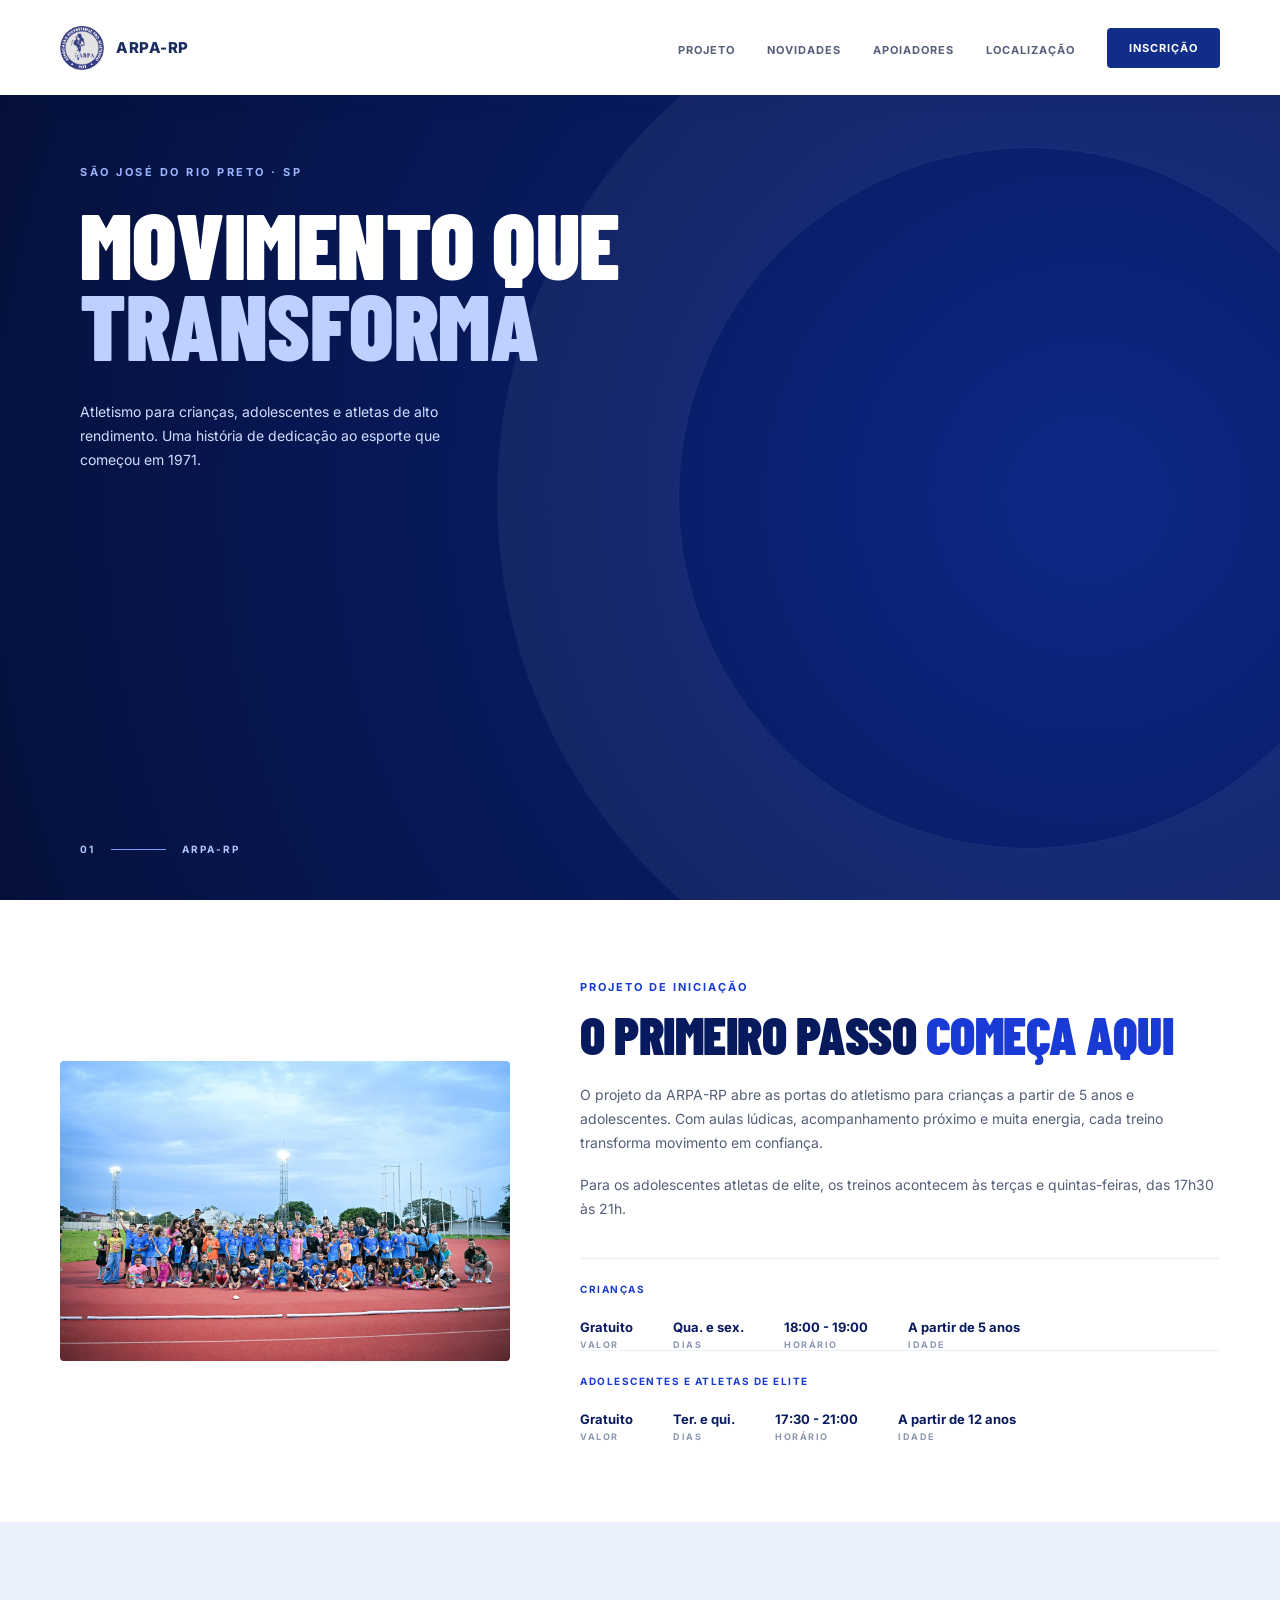
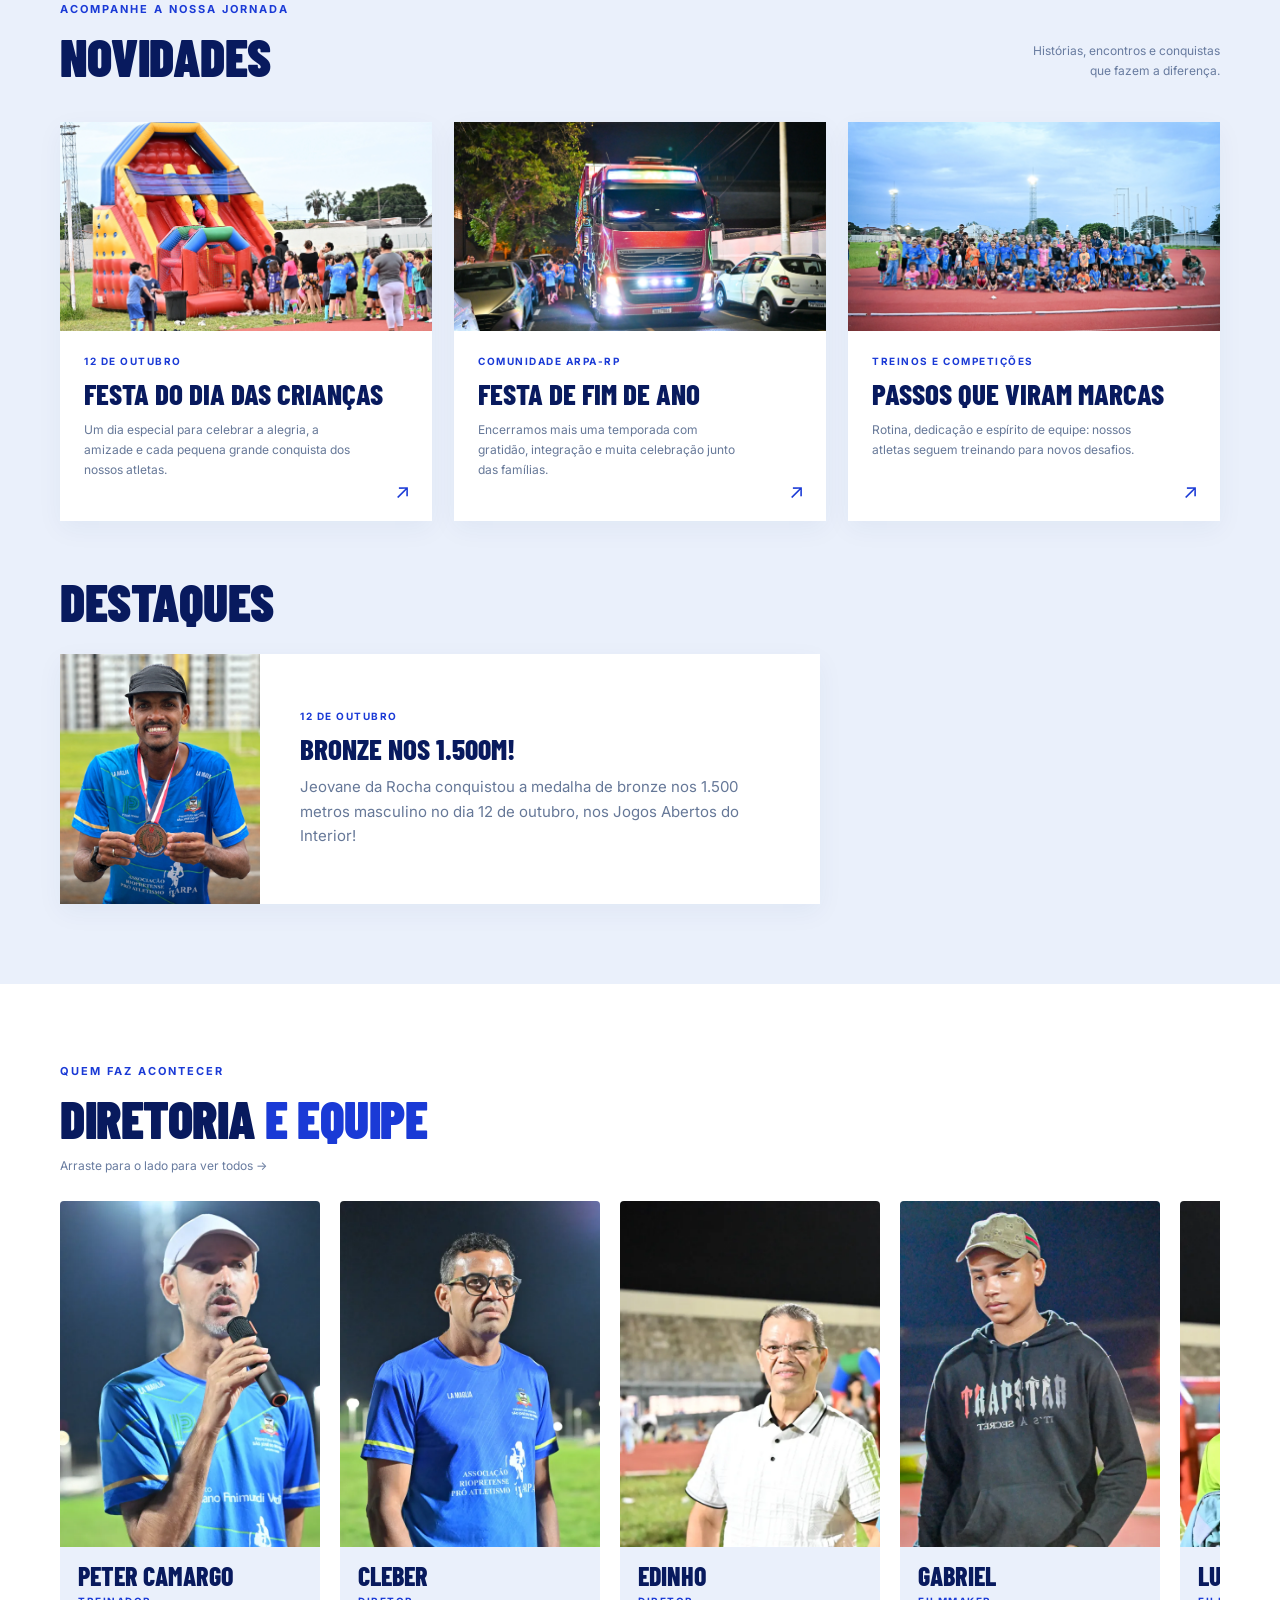
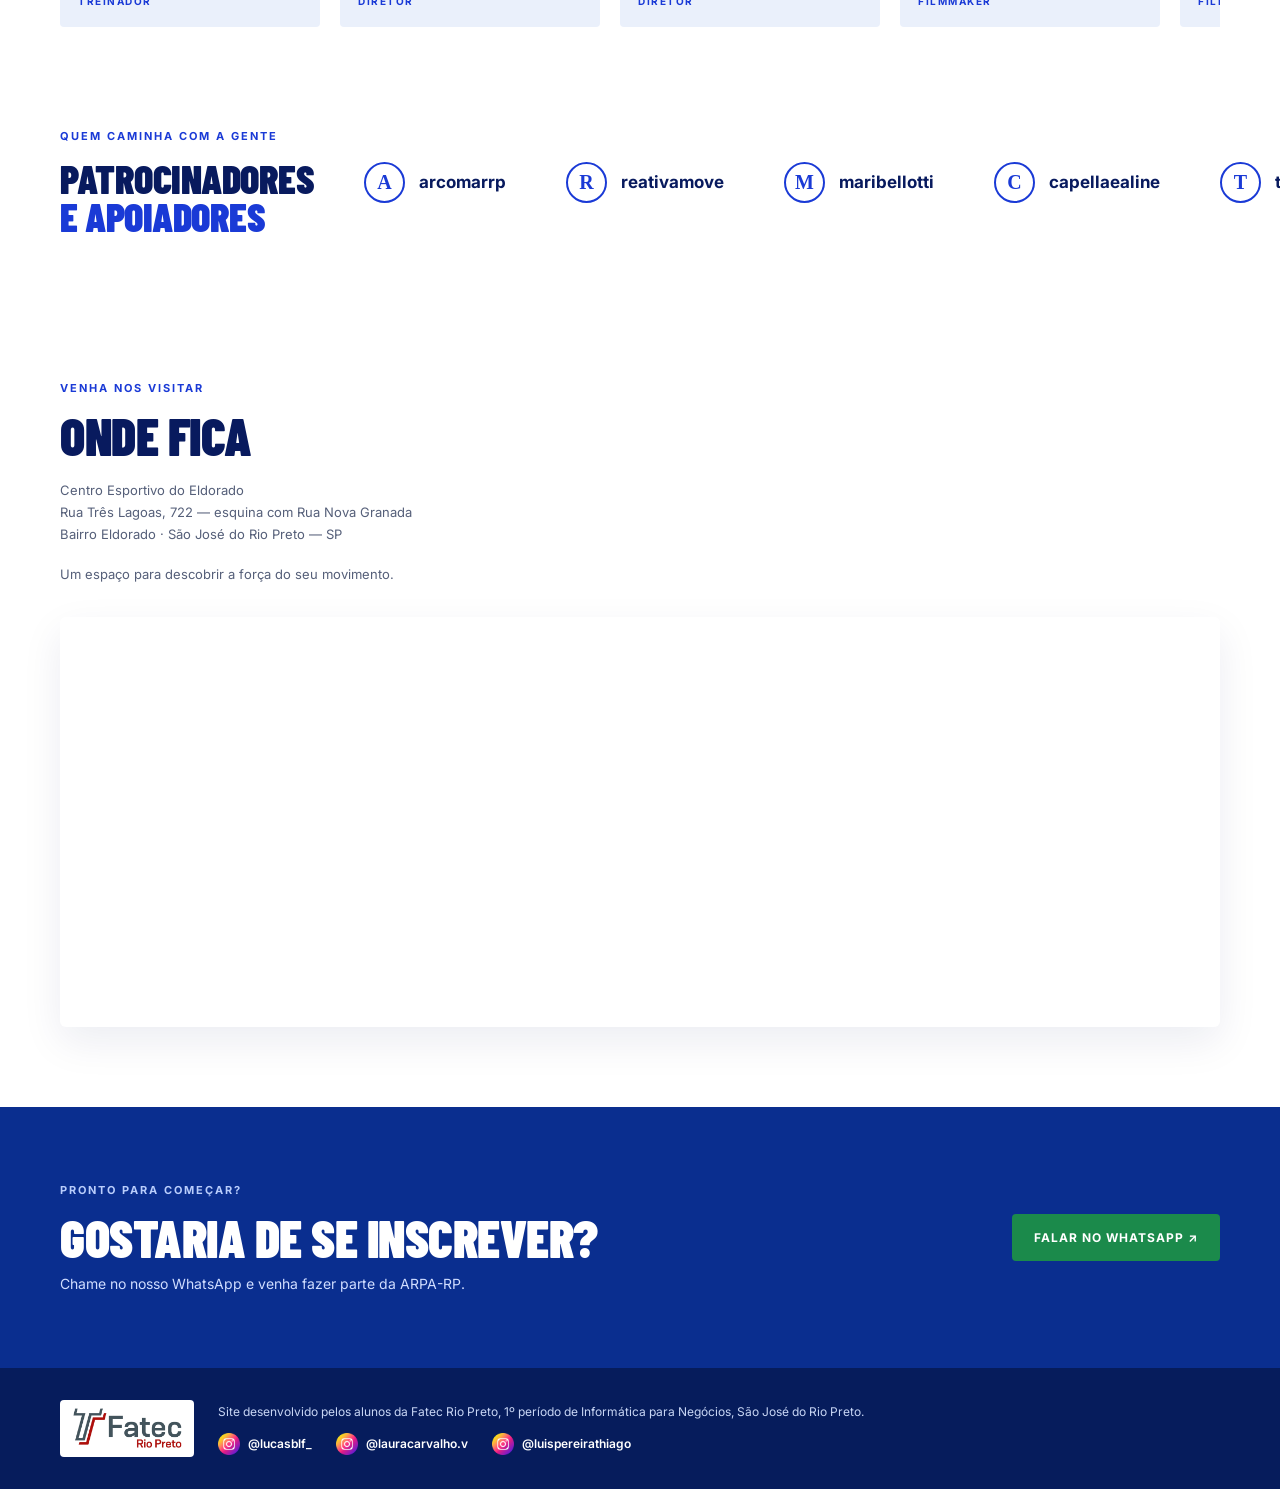
==== commit 222be5eb: "esqueci a palavra e" ====
--- a/index.html
+++ b/index.html
@@ -120,7 +120,7 @@
 
           <!-- Segundo rodapé: treinos dos adolescentes atletas de elite -->
           <div class="info-grid info-grid-elite">
-            <span class="info-titulo">ADOLESCENTES ATLETAS DE ELITE</span>
+            <span class="info-titulo">ADOLESCENTES E ATLETAS DE ELITE</span>
             <div class="info-item">
               <span class="info-valor">Gratuito</span>
               <span class="info-rotulo">VALOR</span>
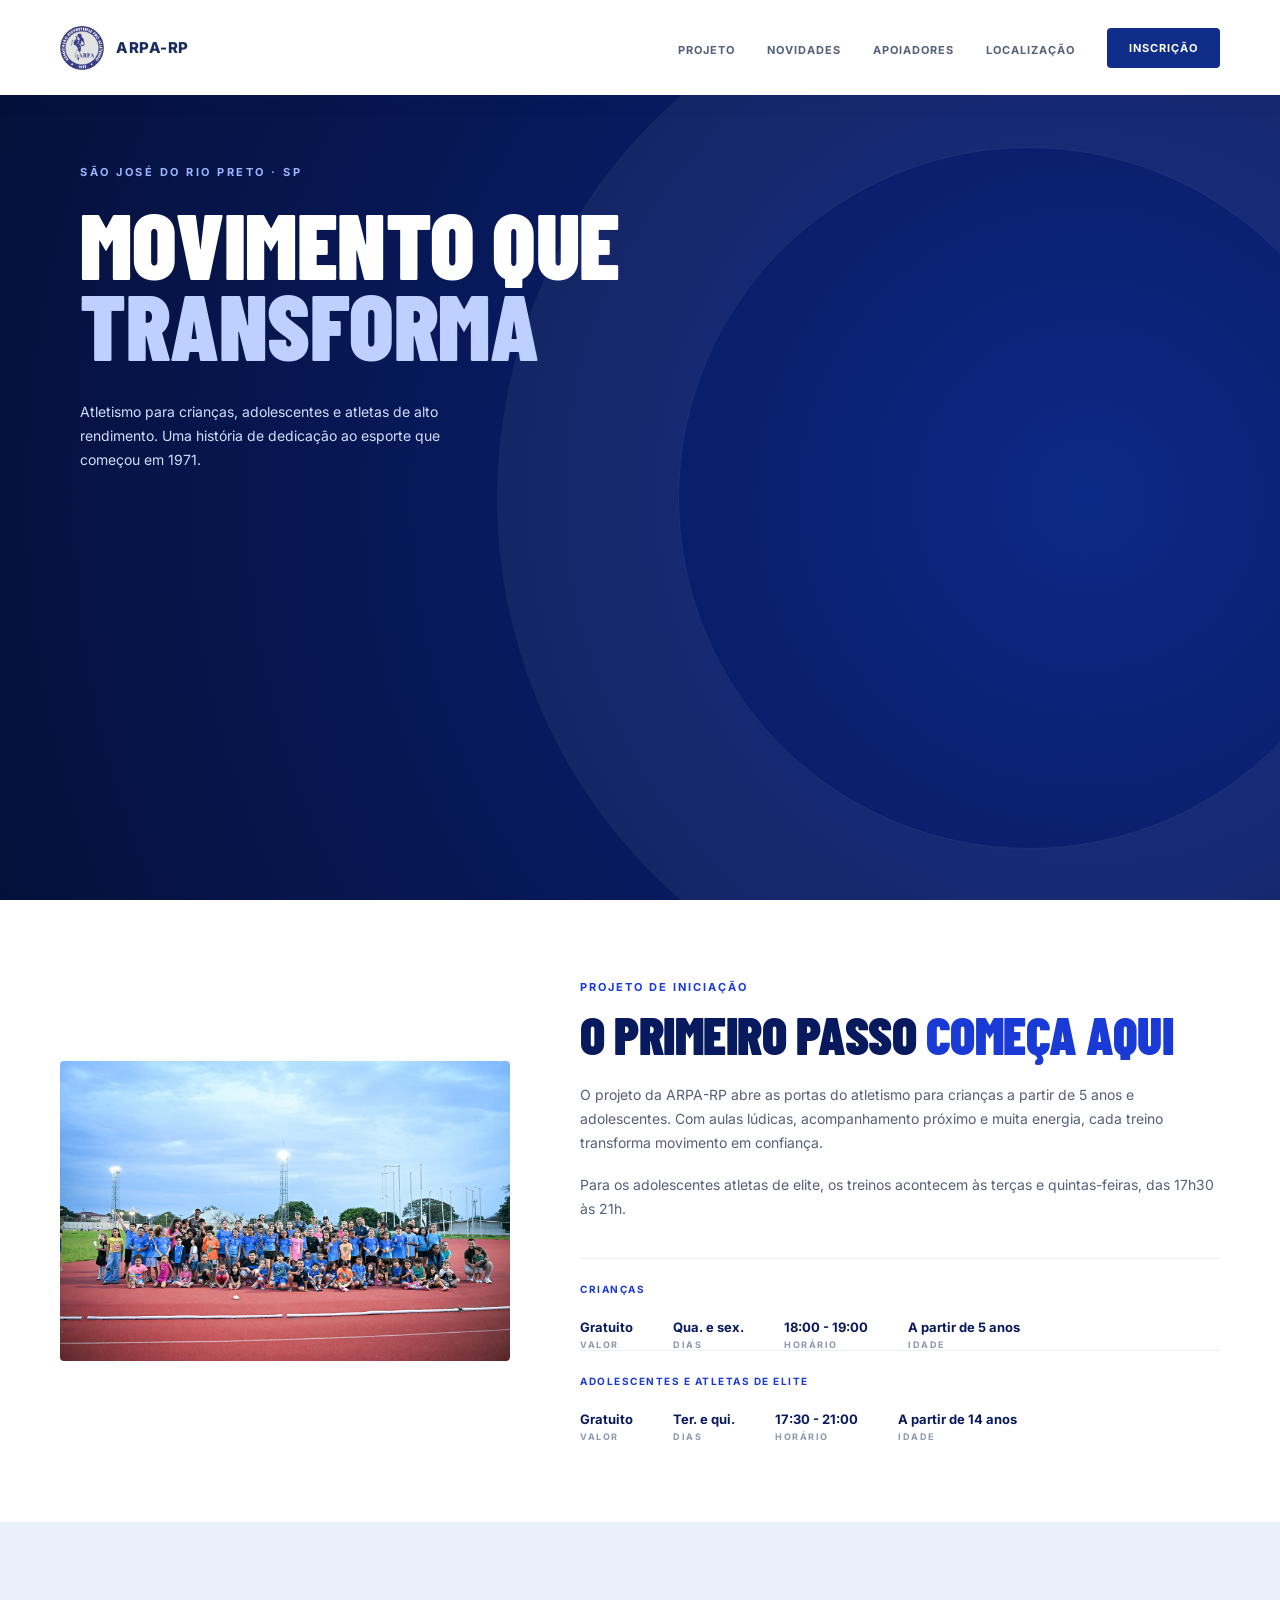
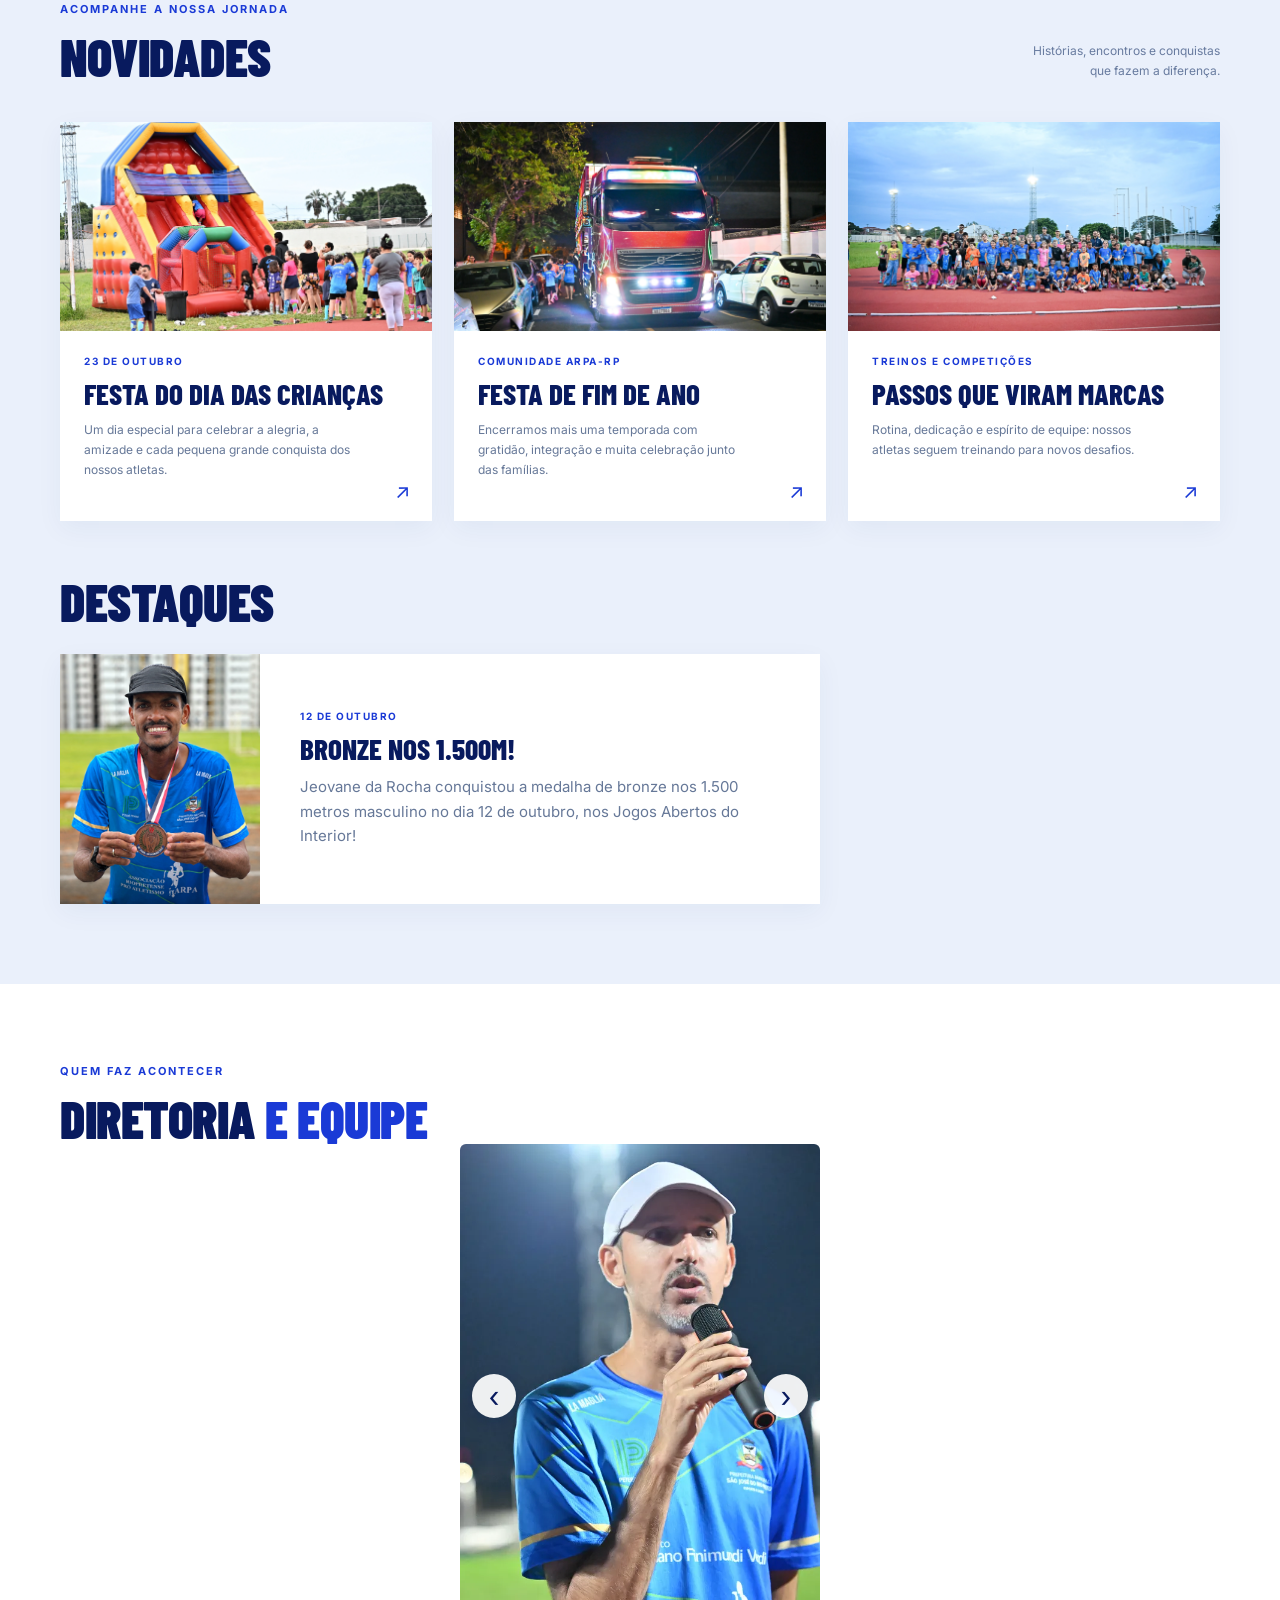
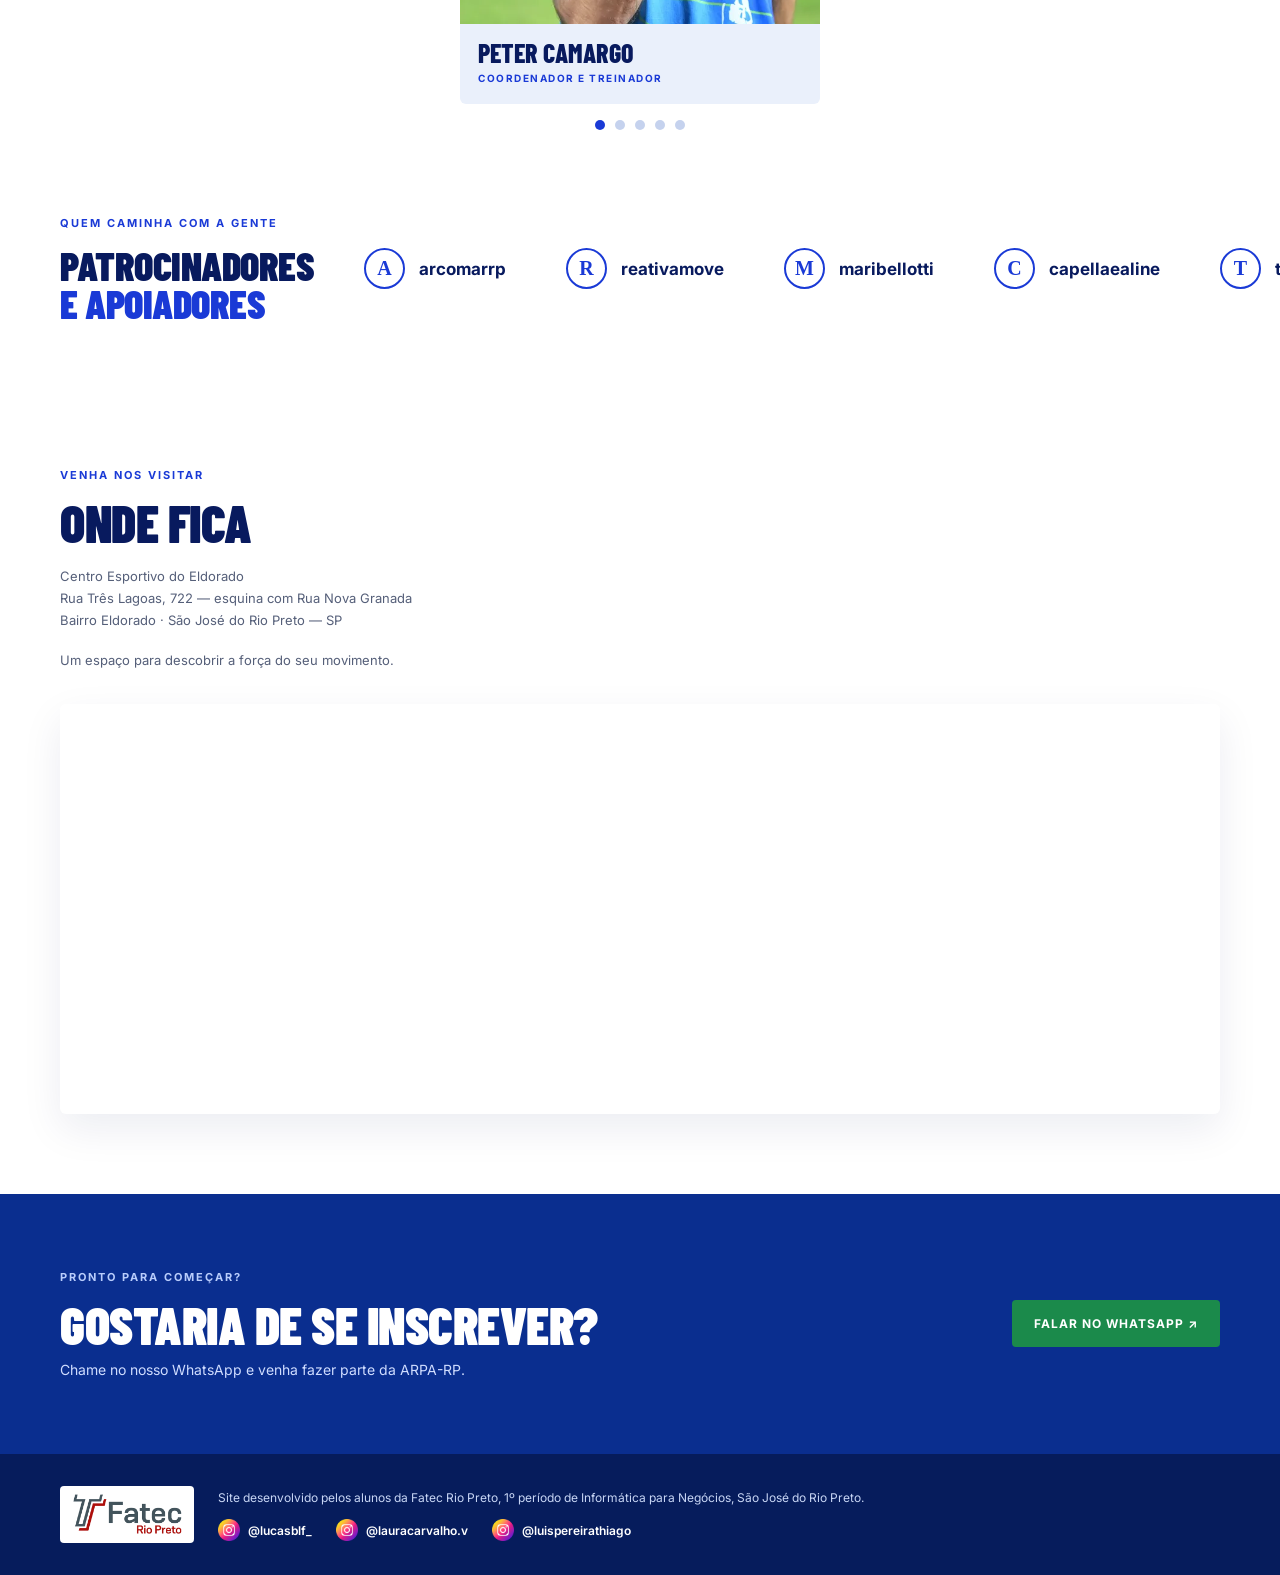
==== commit 4ee52bc0: "alterei mais coisas" ====
--- a/index.html
+++ b/index.html
@@ -67,12 +67,6 @@
           Atletismo para crianças, adolescentes e atletas de alto rendimento.
           Uma história de dedicação ao esporte que começou em 1971.
         </p>
-
-        <div class="hero-rodape">
-          <span>01</span>
-          <span class="linha"></span>
-          <span>ARPA-RP</span>
-        </div>
       </div>
     </section>
     <!-- fim seção principal -->
@@ -134,7 +128,7 @@
               <span class="info-rotulo">HORÁRIO</span>
             </div>
             <div class="info-item">
-              <span class="info-valor">A partir de 12 anos</span>
+              <span class="info-valor">A partir de 14 anos</span>
               <span class="info-rotulo">IDADE</span>
             </div>
           </div>
@@ -161,7 +155,7 @@
               <img src="img/brinquedo.webp" alt="Crianças brincando em um tobogã inflável na pista de atletismo" loading="lazy" />
             </a>
             <div class="card-texto">
-              <p class="card-etiqueta">12 DE OUTUBRO</p>
+              <p class="card-etiqueta">23 DE OUTUBRO</p>
               <h3><a href="Festa_do_Dia_das_Criancas.html">Festa do Dia das Crianças</a></h3>
               <p class="card-descricao">Um dia especial para celebrar a alegria, a amizade e cada pequena grande conquista dos nossos atletas.</p>
               <a class="card-seta" href="Festa_do_Dia_das_Criancas.html" aria-label="Ver a página Festa do Dia das Crianças">↗</a>
@@ -215,45 +209,81 @@
       <div class="conteudo-central">
         <p class="subtitulo-secao">QUEM FAZ ACONTECER</p>
         <h2 class="titulo-secao">DIRETORIA <span class="destaque">E EQUIPE</span></h2>
-        <p class="nota-carrossel">Arraste para o lado para ver todos →</p>
-
-        <!-- Carrossel só com CSS: a lista rola na horizontal e cada card "encaixa" no lugar (scroll-snap) -->
-        <div class="carrossel">
-          <article class="membro">
-            <img src="img/diretoria_treinador_peter.webp" alt="Peter Camargo, treinador da ARPA-RP" loading="lazy" />
-            <div class="membro-texto">
-              <h3>Peter Camargo</h3>
-              <p>TREINADOR</p>
-            </div>
-          </article>
-          <article class="membro">
-            <img src="img/diretoria_diretor_cleber.webp" alt="Cleber, diretor da ARPA-RP" loading="lazy" />
-            <div class="membro-texto">
-              <h3>Cleber</h3>
-              <p>DIRETOR</p>
-            </div>
-          </article>
-          <article class="membro">
-            <img src="img/diretoria_diretor_edinho.webp" alt="Edinho, diretor da ARPA-RP" loading="lazy" />
-            <div class="membro-texto">
-              <h3>Edinho</h3>
-              <p>DIRETOR</p>
-            </div>
-          </article>
-          <article class="membro">
-            <img src="img/diretoria_filmmaker_gabriel.webp" alt="Gabriel, filmmaker da ARPA-RP" loading="lazy" />
-            <div class="membro-texto">
-              <h3>Gabriel</h3>
-              <p>FILMMAKER</p>
-            </div>
-          </article>
-          <article class="membro">
-            <img src="img/diretoria_filmmaker_lucas.webp" alt="Lucas, filmmaker da ARPA-RP" loading="lazy" />
-            <div class="membro-texto">
-              <h3>Lucas</h3>
-              <p>FILMMAKER</p>
-            </div>
-          </article>
+       
+
+        <!-- Carrossel só com CSS: cada "radio" guarda qual item está aparecendo e as setas são labels que marcam o radio anterior ou o próximo -->
+        <div class="carrossel-setas carrossel-diretoria">
+          <input class="slide-radio" type="radio" name="diretoria" id="diretoria-1" checked aria-label="Mostrar item 1 de 5" />
+          <input class="slide-radio" type="radio" name="diretoria" id="diretoria-2" aria-label="Mostrar item 2 de 5" />
+          <input class="slide-radio" type="radio" name="diretoria" id="diretoria-3" aria-label="Mostrar item 3 de 5" />
+          <input class="slide-radio" type="radio" name="diretoria" id="diretoria-4" aria-label="Mostrar item 4 de 5" />
+          <input class="slide-radio" type="radio" name="diretoria" id="diretoria-5" aria-label="Mostrar item 5 de 5" />
+          <div class="slides-janela">
+            <div class="slides-trilho">
+              <div class="slide">
+                <article class="membro">
+                <img src="img/diretoria_treinador_peter.webp" alt="Peter Camargo, treinador da ARPA-RP" loading="lazy" />
+                <div class="membro-texto">
+                  <h3>Peter Camargo</h3>
+                  <p>COORDENADOR E TREINADOR</p>
+                </div>
+                </article>
+                <label class="seta seta-esq" for="diretoria-5" aria-label="Anterior">&#8249;</label>
+                <label class="seta seta-dir" for="diretoria-2" aria-label="Próximo">&#8250;</label>
+              </div>
+              <div class="slide">
+                <article class="membro">
+                <img src="img/diretoria_diretor_cleber.webp" alt="Cleber, diretor da ARPA-RP" loading="lazy" />
+                <div class="membro-texto">
+                  <h3>Cleber</h3>
+                  <p>DIRETOR</p>
+                </div>
+                </article>
+                <label class="seta seta-esq" for="diretoria-1" aria-label="Anterior">&#8249;</label>
+                <label class="seta seta-dir" for="diretoria-3" aria-label="Próximo">&#8250;</label>
+              </div>
+              <div class="slide">
+                <article class="membro">
+                <img src="img/diretoria_diretor_edinho.webp" alt="Edinho, diretor da ARPA-RP" loading="lazy" />
+                <div class="membro-texto">
+                  <h3>Edinho</h3>
+                  <p>DIRETOR</p>
+                </div>
+                </article>
+                <label class="seta seta-esq" for="diretoria-2" aria-label="Anterior">&#8249;</label>
+                <label class="seta seta-dir" for="diretoria-4" aria-label="Próximo">&#8250;</label>
+              </div>
+              <div class="slide">
+                <article class="membro">
+                <img src="img/diretoria_filmmaker_gabriel.webp" alt="Gabriel, filmmaker da ARPA-RP" loading="lazy" />
+                <div class="membro-texto">
+                  <h3>Gabriel</h3>
+                  <p>FILMMAKER</p>
+                </div>
+                </article>
+                <label class="seta seta-esq" for="diretoria-3" aria-label="Anterior">&#8249;</label>
+                <label class="seta seta-dir" for="diretoria-5" aria-label="Próximo">&#8250;</label>
+              </div>
+              <div class="slide">
+                <article class="membro">
+                <img src="img/diretoria_filmmaker_lucas.webp" alt="Lucas, filmmaker da ARPA-RP" loading="lazy" />
+                <div class="membro-texto">
+                  <h3>Lucas</h3>
+                  <p>FILMMAKER</p>
+                </div>
+                </article>
+                <label class="seta seta-esq" for="diretoria-4" aria-label="Anterior">&#8249;</label>
+                <label class="seta seta-dir" for="diretoria-1" aria-label="Próximo">&#8250;</label>
+              </div>
+            </div>
+          </div>
+          <div class="pontos">
+            <label for="diretoria-1" aria-label="Ir para o item 1"></label>
+            <label for="diretoria-2" aria-label="Ir para o item 2"></label>
+            <label for="diretoria-3" aria-label="Ir para o item 3"></label>
+            <label for="diretoria-4" aria-label="Ir para o item 4"></label>
+            <label for="diretoria-5" aria-label="Ir para o item 5"></label>
+          </div>
         </div>
       </div>
     </section>
@@ -310,7 +340,7 @@
         </p>
         <p class="endereco">Um espaço para descobrir a força do seu movimento.</p>
         <div class="moldura-mapa">
-          <iframe src="https://www.google.com/maps/embed?pb=!1m18!1m12!1m3!1d953.5751790756021!2d-49.39943237824885!3d-20.785696097615784!2m3!1f0!2f0!3f0!3m2!1i1024!2i768!4f13.1!3m3!1m2!1s0x94bdadb3f06dd481%3A0x26c5be72dbd60315!2sARPA%20-%20Associa%C3%A7%C3%A3o%20Riopretense%20Pr%C3%B3%20Atletismo%20Cbat!5e1!3m2!1spt-BR!2sbr!4v1793878422348!5m2!1spt-BR!2sbr" title="Mapa do Centro Esportivo do Eldorado" allowfullscreen="" loading="lazy" referrerpolicy="strict-origin-when-cross-origin"></iframe>
+          <iframe src="https://www.google.com/maps/embed?pb=!4v1794437292849!6m8!1m7!1sqsPSdL8BQTktlweswlVt3Q!2m2!1d-20.78606334865074!2d-49.39975207491702!3f42.84355793179989!4f-8.03021691780674!5f0.7820865974627469" width="600" height="450" style="border:0;" allowfullscreen="" loading="lazy" referrerpolicy="strict-origin-when-cross-origin"></iframe>
         </div>
       </div>
     </section>
--- a/style.css
+++ b/style.css
@@ -538,21 +538,7 @@
     margin: 14px 0 28px;
 }
 
-/* Carrossel: os cards ficam em linha e a lista rola para o lado */
-.carrossel {
-    display: flex;
-    gap: 20px;
-    overflow-x: auto;
-    scroll-snap-type: x mandatory; /* faz cada card parar alinhado ao rolar */
-    padding-bottom: 16px;
-    scrollbar-width: thin;
-    scrollbar-color: #1a3ad6 #eaf0fb;
-}
-
-/* Cada card tem largura fixa e não encolhe, por isso a lista passa da tela */
 .membro {
-    flex: 0 0 260px;
-    scroll-snap-align: start;
     background: #eaf0fb;
     border-radius: 4px;
     overflow: hidden;
@@ -586,6 +572,164 @@
     font-weight: 700;
     letter-spacing: 1.5px;
     color: #1a3ad6;
+}
+
+/* --- CARROSSEL COM SETAS (só HTML e CSS) --- */
+
+.carrossel-setas {
+    position: relative;
+    margin: 0 auto;
+}
+
+/* Os radios ficam invisíveis, mas continuam acessíveis pelo teclado */
+.slide-radio {
+    position: absolute;
+    width: 1px;
+    height: 1px;
+    opacity: 0;
+}
+
+/* A janela mostra um item por vez e esconde o resto */
+.slides-janela {
+    overflow: hidden;
+    border-radius: 6px;
+}
+
+/* O trilho tem todos os itens lado a lado e anda para a esquerda */
+.slides-trilho {
+    display: flex;
+    transition: transform 0.45s ease;
+}
+
+/* Cada item ocupa 100% da janela */
+.slide {
+    flex: 0 0 100%;
+    position: relative;
+}
+
+/* Para cada radio marcado, o trilho anda 100% vezes a posição dele (até 10 itens) */
+.slide-radio:nth-of-type(2):checked ~ .slides-janela .slides-trilho {
+    transform: translateX(-100%);
+}
+
+.slide-radio:nth-of-type(3):checked ~ .slides-janela .slides-trilho {
+    transform: translateX(-200%);
+}
+
+.slide-radio:nth-of-type(4):checked ~ .slides-janela .slides-trilho {
+    transform: translateX(-300%);
+}
+
+.slide-radio:nth-of-type(5):checked ~ .slides-janela .slides-trilho {
+    transform: translateX(-400%);
+}
+
+.slide-radio:nth-of-type(6):checked ~ .slides-janela .slides-trilho {
+    transform: translateX(-500%);
+}
+
+.slide-radio:nth-of-type(7):checked ~ .slides-janela .slides-trilho {
+    transform: translateX(-600%);
+}
+
+.slide-radio:nth-of-type(8):checked ~ .slides-janela .slides-trilho {
+    transform: translateX(-700%);
+}
+
+.slide-radio:nth-of-type(9):checked ~ .slides-janela .slides-trilho {
+    transform: translateX(-800%);
+}
+
+.slide-radio:nth-of-type(10):checked ~ .slides-janela .slides-trilho {
+    transform: translateX(-900%);
+}
+
+/* Setas redondas nas laterais */
+.seta {
+    position: absolute;
+    top: 45%;
+    transform: translateY(-50%);
+    width: 44px;
+    height: 44px;
+    display: flex;
+    align-items: center;
+    justify-content: center;
+    border-radius: 50%;
+    background: rgba(255, 255, 255, 0.92);
+    color: #081a5e;
+    font-size: 30px;
+    line-height: 1;
+    cursor: pointer;
+    box-shadow: 0 4px 14px rgba(6, 28, 92, 0.25);
+    transition: background 0.2s ease, color 0.2s ease;
+    user-select: none;
+}
+
+.seta:hover {
+    background: #1a3ad6;
+    color: #ffffff;
+}
+
+.seta-esq {
+    left: 12px;
+}
+
+.seta-dir {
+    right: 12px;
+}
+
+/* Bolinhas que mostram a posição; também podem ser clicadas */
+.pontos {
+    display: flex;
+    justify-content: center;
+    gap: 10px;
+    margin-top: 16px;
+}
+
+.pontos label {
+    width: 10px;
+    height: 10px;
+    border-radius: 50%;
+    background: #c5d2ee;
+    cursor: pointer;
+}
+
+.slide-radio:nth-of-type(1):checked ~ .pontos label:nth-child(1),
+.slide-radio:nth-of-type(2):checked ~ .pontos label:nth-child(2),
+.slide-radio:nth-of-type(3):checked ~ .pontos label:nth-child(3),
+.slide-radio:nth-of-type(4):checked ~ .pontos label:nth-child(4),
+.slide-radio:nth-of-type(5):checked ~ .pontos label:nth-child(5),
+.slide-radio:nth-of-type(6):checked ~ .pontos label:nth-child(6),
+.slide-radio:nth-of-type(7):checked ~ .pontos label:nth-child(7),
+.slide-radio:nth-of-type(8):checked ~ .pontos label:nth-child(8),
+.slide-radio:nth-of-type(9):checked ~ .pontos label:nth-child(9),
+.slide-radio:nth-of-type(10):checked ~ .pontos label:nth-child(10) {
+    background: #1a3ad6;
+}
+
+/* Contorno quando o carrossel é usado pelo teclado */
+.slide-radio:focus-visible ~ .slides-janela {
+    outline: 2px solid #1a3ad6;
+    outline-offset: 4px;
+}
+
+/* Diretoria: um card estreito e centralizado */
+.carrossel-diretoria {
+    max-width: 360px;
+}
+
+/* Fotos da festa: foto inteira, sem cortar, sobre fundo azul escuro */
+.carrossel-fotos {
+    max-width: 900px;
+    margin: 0;
+}
+
+.carrossel-fotos .slide img {
+    display: block;
+    width: 100%;
+    aspect-ratio: 3 / 2;
+    object-fit: contain;
+    background: #061c5c;
 }
 
 /* --- SEÇÃO PATROCINADORES --- */
@@ -897,6 +1041,75 @@
     margin-bottom: 18px;
 }
 
+/* Título e subtítulos do texto da página */
+.pagina-texto h2 {
+    font-family: 'Barlow Condensed', sans-serif;
+    font-size: 40px;
+    font-weight: 900;
+    line-height: 1;
+    text-transform: uppercase;
+    color: #081a5e;
+    margin-bottom: 20px;
+}
+
+.pagina-texto h3 {
+    font-size: 15px;
+    font-weight: 700;
+    letter-spacing: 1px;
+    text-transform: uppercase;
+    color: #1a3ad6;
+    margin: 32px 0 12px;
+}
+
+/* Listas com marcador azul */
+.pagina-texto ul {
+    padding-left: 22px;
+    margin-bottom: 18px;
+}
+
+.pagina-texto li {
+    font-size: 16px;
+    line-height: 1.7;
+    color: #555f79;
+    margin-bottom: 8px;
+}
+
+.pagina-texto li::marker {
+    color: #1a3ad6;
+}
+
+.pagina-texto strong {
+    color: #081a5e;
+}
+
+/* Links do Instagram em azul */
+.pagina-texto a {
+    color: #1a3ad6;
+    font-weight: 600;
+    text-decoration: none;
+}
+
+.pagina-texto a:hover {
+    text-decoration: underline;
+}
+
+/* Frase final em destaque */
+.pagina-texto .texto-destaque {
+    font-family: 'Barlow Condensed', sans-serif;
+    font-size: 30px;
+    font-weight: 900;
+    text-transform: uppercase;
+    color: #081a5e;
+    margin-top: 8px;
+}
+
+/* Créditos das fotos */
+.pagina-texto .creditos {
+    font-size: 13px;
+    border-top: 1px solid #eaeef5;
+    padding-top: 16px;
+}
+
 /* Grid de fotos: três por linha. Basta adicionar outra <img> no HTML */
 .galeria {
     display: grid;
@@ -925,6 +1138,10 @@
 
 /* Para quem configurou o sistema com menos movimento: para a faixa e permite rolar para o lado */
 @media (prefers-reduced-motion: reduce) {
+    .slides-trilho {
+        transition: none;
+    }
+
     html {
         scroll-behavior: auto;
     }
@@ -1160,11 +1377,6 @@
         padding: 56px 0 10px;
     }
 
-    /* No celular, cada card ocupa boa parte da tela e o próximo aparece pela metade */
-    .membro {
-        flex-basis: 72%;
-    }
-
     /* Título acima da faixa */
     .secao-apoiadores {
         display: block;
@@ -1207,6 +1419,10 @@
         font-size: 48px;
     }
 
+    .pagina-texto h2 {
+        font-size: 32px;
+    }
+
     .pagina-galeria {
         padding: 40px 0;
     }
